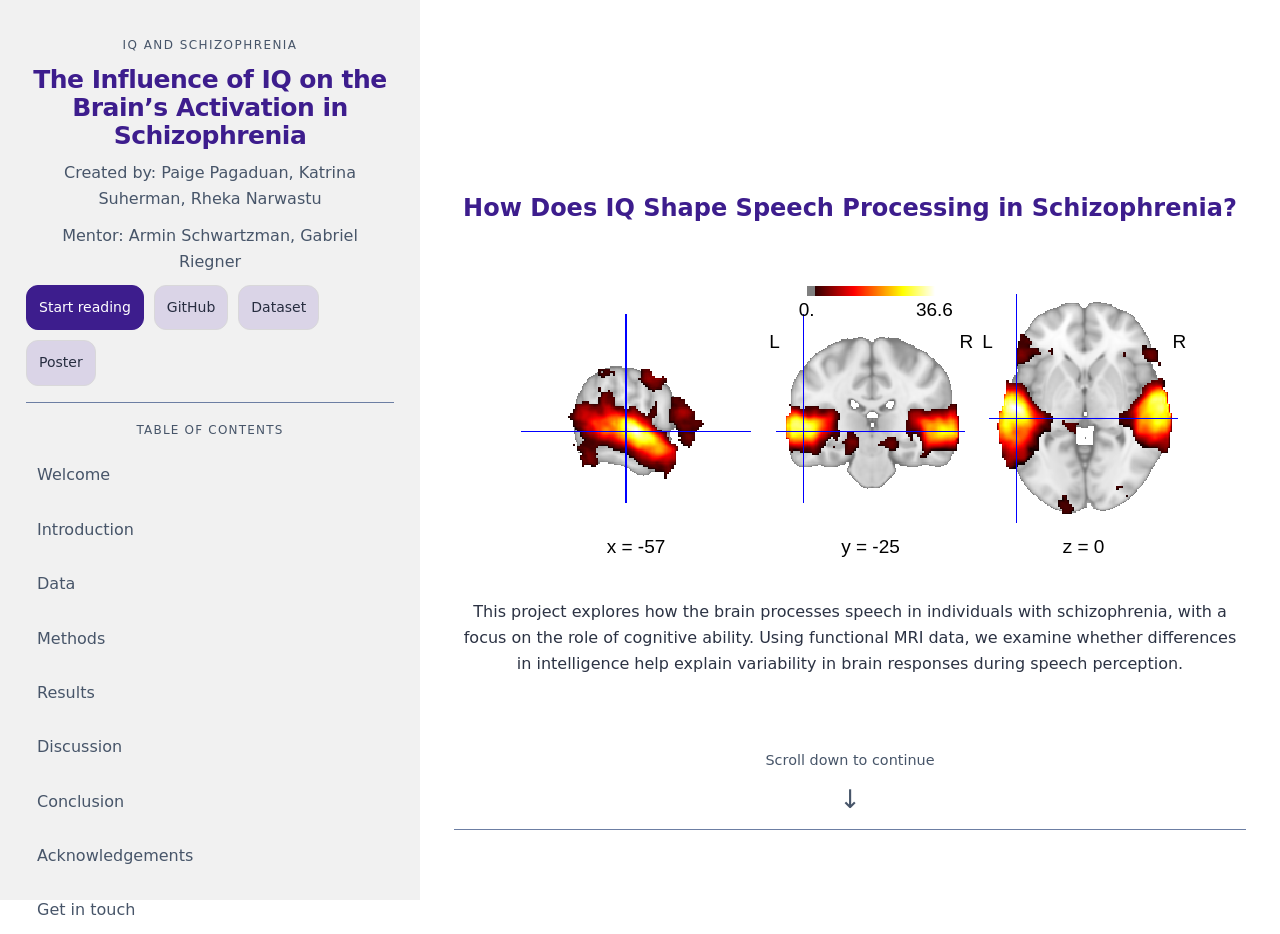
==== index.html @ 935dce13 "added discussion section" ====
<!-- index.html -->
<!DOCTYPE html>
<html lang="en">
<head>
<meta charset="utf-8" />
<meta name="viewport" content="width=device-width, initial-scale=1" />
<title>The Influence of IQ on Auditory Cortex Activation in Schizophrenia</title>
<meta name="description" content="Capstone project website" />
<link rel="stylesheet" href="css/style.css" />
</head>

<body>
  <!-- Scroll progress bar -->
  <div id="progress-container">
    <div id="progress-bar"></div>
  </div>
  
  <div class="split">

    <!-- LEFT: frozen while scrolling -->
    <aside class="left" aria-label="Project overview">
      <div class="left-inner">
        <header class="left-header">
          <p class="kicker">IQ and Schizophrenia</p>
          <h1 class="left-title">The Influence of IQ on the Brain’s Activation in Schizophrenia</h1>
          <p class="left-subtitle">Created by: Paige Pagaduan, Katrina Suherman, Rheka Narwastu</p>
          <p class="left-subtitle">Mentor: Armin Schwartzman, Gabriel Riegner </p>


          <div class="left-actions">
            <a class="btn btn-primary" href="#introduction">Start reading</a>
            <a class="btn btn-ghost" href="https://github.com/rhekacitra/IQ-Influence-on-Brain-Auditory-Cortex-in-Schizophrenia.git" target="_blank" rel="noopener noreferrer">GitHub</a>
            <a class="btn btn-ghost" href="https://openneuro.org/datasets/ds004302/versions/1.0.0" target="_blank" rel="noopener noreferrer">Dataset</a>
            <a class="btn btn-ghost" href="#">Poster</a>
          </div>
        </header>

        <nav class="left-nav" aria-label="Sections">
          <p class="left-nav-title">Table of Contents</p>
          <a href="#welcome">Welcome</a>
          <a href="#introduction">Introduction</a>
          <a href="#objectives">Data</a>
          <a href="#methods">Methods</a>
          <a href="#results">Results</a>
          <a href="#discussion">Discussion</a>
          <a href="#conclusion">Conclusion</a>
          <a href="#acknowledgements">Acknowledgements</a>
          <a href="#get-in-touch">Get in touch</a>
        </nav>


      </div>
    </aside>

    <!-- RIGHT: scrollable content -->
    <main class="right" aria-label="Main content">

      <!-- Scroll down indicator -->
      <a href="#welcome" class="scroll-indicator" aria-label="Scroll down to continue">
        <span class="scroll-text">Scroll down to continue</span>
        <span class="scroll-arrow">↓</span>
      </a>

      <section class="section" id="welcome">
        <h2>How Does IQ Shape Speech Processing in Schizophrenia?</h2>
        <div class="project-review-interactive">
          <iframe
            src="assets/activation_maps/brain_view_sentences_AVH+.html"
            title="Interactive Background Viewer"
            loading="lazy"
            frameborder="0"
          ></iframe>
        </div>
        <p>
          This project explores how the brain processes speech in individuals with schizophrenia, with a focus on the role of cognitive ability.
          Using functional MRI data, we examine whether differences in intelligence help explain variability in brain responses during speech perception.
        </p>
      </section>
      <!-- <section class="section" id="introduction">
        <h2>Introduction</h2>

        <p>
          Schizophrenia affects approximately <strong>1%</strong> of the global population and is often associated with hallucinations and delusions.
          However, one of its most persistent and disabling features is difficulty understanding spoken language, particularly in complex or noisy environments.
        </p>

        <p>
          Speech perception depends on several brain regions that support auditory and language processing. 
          The <strong>auditory cortex</strong> plays a central role in detecting and interpreting sounds, while other regions such as the 
          <strong>right cerebellar Crus I</strong> are thought to contribute to higher-level cognitive processes involved in language comprehension.
          Neuroimaging studies have shown that people with schizophrenia often show altered activity in these speech-related brain regions compared to healthy controls.
        </p>

        <p>
          Previous research has often tried to explain these differences by separating patients based on whether they experience auditory hallucinations. 
          However, this approach does not fully explain why brain activity during speech processing varies so widely across individuals.
        </p>

        <p>
          Beyond clinical symptoms, cognitive ability has been linked to performance on complex listening tasks in the general population. 
          This raises a key question: 
          <strong>could cognitive ability, especially IQ, help explain variability in speech-related brain activity in schizophrenia?</strong>
        </p>

        <p>
          To investigate this question, we analyzed a publicly available fMRI dataset from 
          <a href="https://openneuro.org/datasets/ds004302/versions/1.0.0" target="_blank" rel="noopener noreferrer">OpenNeuro</a>,
          which includes individuals with schizophrenia and matched healthy controls. 
          While undergoing MRI scanning, participants listened to individual words, full sentences, and reversed speech.
        </p>

        <p>
          We examined how brain activation during these speech conditions varied with IQ while controlling for age and sex. 
          In particular, we focused on two regions involved in speech and cognitive processing: the 
          <strong>auditory cortex</strong> and the <strong>right cerebellar Crus I</strong>.
        </p>
      </section> -->
<!-- Introduction Page 1 -->

    <section class="section" id="introduction">
      <h2>Introduction</h2>

      <div class="listening-row">
        <!-- <div class="data-media">
          <img
            src="assets/images/schizophrenia.gif"
            alt="Participant demographics table"
            class="section-image-schizophrenia"
          >
        </div> -->

      <p>
        Schizophrenia affects approximately <strong>1%</strong> of the global population and is often associated with hallucinations and delusions.
        However, one of its most persistent and disabling features is difficulty understanding spoken language,
        particularly in complex or noisy environments. 

        Speech perception depends on several brain regions that support auditory and language processing.
        The <strong>auditory cortex</strong> plays a central role in detecting and interpreting sounds,
        while other regions such as the <strong>right cerebellar Crus I</strong> contribute to higher-level
        cognitive processes involved in language comprehension.
      </p>
    </div>
    </section>


    <!-- Introduction Page 2 -->
    <section class="section">
      <p>
        Neuroimaging studies have shown that people with schizophrenia often show altered activity
        in these speech-related brain regions compared to healthy controls.
      </p>

      <p>
        Previous research has often tried to explain these differences by separating patients based
        on whether they experience auditory hallucinations.
        However, this approach does not fully explain why brain activity during speech processing
        varies so widely across individuals.
      </p>
    </section>


    <!-- Introduction Page 3 -->
    <section class="section">
      <p>
        Beyond clinical symptoms, cognitive ability has been linked to performance on complex
        listening tasks in the general population.
        This raises a key question:
        <strong>could cognitive ability, especially IQ, help explain variability in speech-related
        brain activity in schizophrenia?</strong>
      </p>
      <p>
        We examined how brain activation during these speech conditions varied with IQ while
        controlling for age and sex. In particular, we focused on two regions involved in speech
        and cognitive processing: the <strong>auditory cortex</strong> and the
        <strong>right cerebellar Crus I</strong>.
      </p>
    </section>

      <!-- <section class="section" id="objectives">
        <h2>Data Source</h2>
        <p>
          The dataset includes 77 participants with demographic information (age, sex, IQ). For participants with schizophrenia who experience
          hallucinations, a clinical severity measure (PSYRATS-H) was also available.
          <img src="assets/participants.jpeg" alt="Block design of auditory fMRI task" class="section-image">
        </p> -->
<!-- 
        <h3>➤ Listening Tasks</h3>
        <p>During MRI scanning, participants completed three auditory tasks:
        </p>
        <ul>
          <li><strong>Single words:</strong> unrelated spoken words</li>
          <li><strong>Sentences:</strong> short spoken sentences</li>
          <li><strong>Reversed speech:</strong> speech-like sounds without semantic meaning</li>
        </ul>
        <p><img src="assets/speech_tasks.gif" alt="Block design of auditory fMRI task" class="section-image-speech-tasks"></p> -->
      <section class="section" id="objectives">
        <h2>Data Source</h2>

        <div class="data-row">
          <div class="data-text">

            <p>
              To investigate this question, we analyzed a publicly available fMRI dataset from <a href="https://openneuro.org/datasets/ds004302/versions/1.0.0" target="_blank" rel="noopener noreferrer">OpenNeuro</a>,
              which includes individuals with schizophrenia and matched healthy controls.
              The dataset includes 77 participants with demographic information (age, sex, IQ).
              For participants with schizophrenia who experience hallucinations, a clinical severity measure (PSYRATS-H) was also available.
            </p>
          </div>

          <div class="data-media">
            <img
              src="assets/images/participants.jpeg"
              alt="Participant demographics table"
              class="section-image"
            >
          </div>
        </div>

        <div class="listening-row">
            <div class="listening-media">
              <img
                src="assets/images/speech_tasks.gif"
                alt="Auditory task examples"
                class="section-image-speech-tasks">
            </div>
            <div class="listening-text">
            <h3>➤ Listening Tasks</h3>
            <p>During MRI scanning, participants completed three auditory tasks:</p>
            <ul>
              <li><strong>Single words:</strong> unrelated spoken words</li>
              <li><strong>Sentences:</strong> short spoken sentences</li>
              <li><strong>Reversed speech:</strong> speech-like sounds without semantic meaning</li>
            </ul>

            <p>
            A block design was used, with each listening condition presented in randomized 26-second blocks. White noise served
            as a baseline between task blocks. The experiment lasted approximately 11 minutes. Audio was delivered through MRI-compatible
            headphones, and participants viewed a neutral gray screen throughout the task. Functional brain images were collected using a 3-Tesla MRI scanner and processed using standard fMRI preprocessing
            and analysis techniques.
            </p>
          </div>

        </div>


      </section>

      <section class="section" id="methods">
        <h2>Methods</h2>

        <div class="method-tags" role="tablist" aria-label="Methods tabs">
          <button class="method-chip is-active" type="button" data-target="m-pre" aria-controls="m-pre" aria-selected="true">
            1. Preprocessing
          </button>
          <button class="method-chip" type="button" data-target="m-first" aria-controls="m-first" aria-selected="false">
            2. First-level Analysis
          </button>
          <button class="method-chip" type="button" data-target="m-second" aria-controls="m-second" aria-selected="false">
            3. Second-level Analysis
          </button>
          <button class="method-chip" type="button" data-target="m-roi" aria-controls="m-roi" aria-selected="false">
            4. Region of Interest
          </button>
        </div>

        <div class="method-panels">
          <article class="method-panel is-open" id="m-pre" role="tabpanel">
            <h3>Preprocessing</h3>
            <p>
              Before analysis, the brain images went through standard cleanup steps to reduce noise and improve accuracy.
              This included correcting for small head movements, smoothing the images to reduce random variation, and removing slow signal drifts over time.
              Structural brain images were also processed to isolate brain tissue and align all participants’ data to a common brain template, making comparisons across people possible.
            </p>
          </article>

          <article class="method-panel" id="m-first" role="tabpanel" hidden>
            <h3>First-level Analysis</h3>
            <p>
              We analyzed each participant’s brain data separately using the General Linear Model (GLM) in FSL.
              We modeled three speech conditions: sentences, words, and reversed speech, and used a gamma hemodynamic response function (HRF) to reflect the delayed brain blood-flow response.
              White noise served as the baseline, and head movement was included to reduce noise. We then created activation maps for each condition (e.g., sentences &gt; baseline),
              which were used later for group analysis.
            </p>
          </article>

          <article class="method-panel" id="m-second" role="tabpanel" hidden>
            <h3>Second-level Analysis</h3>
            <p>
              After analyzing each person individually, we combined results to study group patterns using mixed-effects modeling in FSL,
              which supports conclusions about a broader population. We first estimated average activation within each group (Healthy Controls, AVH+, AVH−).
            </p>
            <p>
              Next, we tested whether IQ was related to activation by adding IQ as a continuous variable. We also controlled for age and sex to reduce confounding.
            </p>
          </article>

          <article class="method-panel" id="m-roi" role="tabpanel" hidden>
            <h3>Region of Interest Analysis</h3>
            <p>
              We focused on two speech-related regions: the <strong>Auditory Cortex</strong> (sound processing) and <strong>Right Cerebellar Crus I</strong> (higher-level language and cognition).
              For each participant, we measured activation during sentences, words, and reversed speech, then used linear regression to test whether activation was associated with IQ within each group.
            </p>
          </article>
        </div>
    </section>

      <section class="section" id="results">
        <h2>Results</h2>

        <div class="story-card">
          <div class="story-header">
            <p class="story-lede">
              In the sections below, you’ll interact with two visualizations. 
              The first focuses on the relationship between IQ and auditory cortex activation. 
              The second allows you to build your own comparisons across multiple variables.
            </p>
          </div>

          <div class="story-intro">
            <p class="story-highlight">
              As you explore, consider how trends, variability, and group differences 
              might support or challenge the study’s main hypothesis.
            </p>
          </div>

          <a class="story-next" href="#scatter">Start exploring ↓</a>
        </div>
      </section>

      <section class="section section-full" id="scatter">
          <h2>Explore the Relationship Between IQ and Right Crus I</h2>


            <div class="mini-guide">
              <p class="mini-guide-title"><strong>Quick guide</strong></p>
              <ol class="mini-guide-steps">
                <li><strong>Pick a Contrast</strong> (Sentences, Words, Reversed speech).</li>
                <li><strong>Switch Group</strong> and compare patterns.</li>
                <li><strong>Use the IQ slider</strong> to zoom into a range (e.g., 85–105).</li>
                <li><strong>Change sex</strong> and compare Female vs Male.</li>

              </ol>
            </div>

            <div class="iframe-wrapper plot-wrapper">
              <iframe src="assets/scatter_plot/iq_roi_scatter.html" loading="lazy" frameborder="0"></iframe>
            </div>
      </section>

      <section class="section section-full" id="pairwise">
        <h2>Pairwise Relationships (Words, Sentences, Reversed Speech)</h2>

        <div class="mini-guide">
          <p class="mini-guide-title"><strong>Quick guide</strong></p>
          <ol class="mini-guide-steps">
            <li><strong>Pick 2–4 variables</strong></li>
            <li><strong>Filter by group</strong> to compare HC vs AVH+/AVH−.</li>
          </ol>
        </div>

        <div class="iframe-wrapper plot-wrapper">
          <iframe
            src="assets/scatter_plot/interactive_pairwise_filters_with_contrast.html"
            title="Interactive pairwise plot with filters"
            loading="lazy"
            frameborder="0"
          ></iframe>
        </div>
        <!-- <div class="callout">
          <strong>What we observed:</strong>
          Across all three listening conditions (words, sentences, reversed speech), the pairwise plots show no strong linear relationships between IQ, age, symptom severity (PSYRATS), and ROI activation.
        </div> -->
      </section>
      <section class="section" id="discussion">
        <h2>Discussion</h2>

        <div class="discussion-top">
          <div class="discussion-text">
            <p>
              In addition to the auditory cortex, we examined the <strong>right cerebellar Crus I</strong>, 
              a region in the posterior cerebellum that has been linked to higher-level cognitive and language-related processes. 
              Prior research suggests that this region may play an important role in syntactic and cognitive aspects of speech processing, 
              making it a relevant target for understanding variability in schizophrenia.
            </p>

            <p>
            Unlike the auditory cortex, the right cerebellar Crus I showed <strong>different patterns of association with IQ across participant groups</strong>. 
            In the healthy control group, IQ was positively associated with activation across all three speech conditions. 
            Among participants with schizophrenia who experienced auditory verbal hallucinations (AVH+), the relationship between IQ and activation was negative across all contrasts. 
            In contrast, participants with schizophrenia who did not experience hallucinations (AVH−) showed positive associations across all contrasts.
           </p>
          </div>

          <div class="discussion-figure">
            <img
              src="assets/images/right_crus_1.jpeg"
              alt="Right cerebellar Crus I region"
              class="section-image-rightcrus"
            >
            <p class="figure-caption">Right cerebellar Crus I region of interest.</p>
          </div>
        </div>
      </section>
    
      <section class="section" id="discussion-two">
        <div class="discussion-top">

          <div class="discussion-figure">
            <img
              src="assets/images/result.jpeg"
              alt="Right cerebellar Crus I Result Table"
              class="section-image-table"
            >
            <p class="figure-caption">
              Table 1. Linear regression results for IQ and ROI activation (COPE values) across contrasts and groups. Significant results (p < 0.05) are highlighted in red.
            </p>
          </div>

          <div class="discussion-text">
            <p>
              The clearest finding emerged in the <strong>Words</strong> condition, where the relationship between IQ and right cerebellar Crus I activation was statistically significant in both schizophrenia groups. 
              For the AVH+ group, higher IQ was associated with <strong>lower</strong> activation in right Crus I, while for the AVH− group, higher IQ was associated with <strong>higher</strong> activation. 
              This suggests that cognitive ability may relate to speech processing differently depending on hallucination status.
            </p>

            <p>
              Overall, these findings suggest that the right cerebellar Crus I may capture important cognitive differences in how speech is processed in schizophrenia. 
              Rather than reflecting basic auditory perception alone, this region may be more sensitive to the higher-level language and cognitive processes that vary across individuals.
            </p>
          </div>

        </div>
      </section>

      <section class="section" id="conclusion">
        <h2>Conclusion &amp; Future Work</h2>
        <h3>Conclusion</h3>
        <p>This study examined how IQ relates to brain activation during speech processing. 
          All groups showed consistent activation in the auditory cortex, highlighting its key role in speech perception. 
          However, IQ was not significantly related to activation in this region. In contrast, IQ-related effects appeared in right cerebellar Crus I, 
          suggesting that cerebellar regions may reflect cognitive differences in language processing.</p>
        <h3>Next Steps</h3>
        <p>This study was limited by a relatively small sample size and a focus on only a few brain regions. 
          Future work with larger datasets and additional regions may better clarify how cognitive ability influences speech processing in schizophrenia.</p>
      </section>

      <section class="section" id="acknowledgements">
        <h2>Huge Thanks</h2>
        <p>Thank you for taking your time to read through our project! Feel free to reach out to us or check out our project repository.</p>
        <p>We also want to thank Dr. Armin Schwartzman and Gabriel Riegner for their advice, feedbacks, and support throughout this project!</p>

      </section>


      <!-- <section class="section" id="get-in-touch">
        <h2>Curious about the project? We’d love to chat. ☕️</h2>
        <p>Email: <a href="mailto:ppagaduan@ucsd.edu">ppagaduan@ucsd.edu</a>, <a href="mailto:ksuherman@ucsd.edu">ksuherman@ucsd.edu</a>, <a href="mailto:rnarwastu@ucsd.edu">rnarwastu@ucsd.edu</a></p>
      </section> -->
      <section class="section" id="get-in-touch">
        <h2>Get in Touch</h2>

        <p>
          Interested in the project or want to collaborate? Feel free to reach out to any of us.
          We’re always happy to discuss the research, methods, or future directions.
        </p>

        <div class="contact-grid">

          <!-- Paige -->
          <div class="contact-card">
            <img src="assets/images/paige.JPG" alt="Paige Pagaduan" class="profile-pic">
            <h3>Paige Pagaduan</h3>
            <p>
              📧 <a href="mailto:ppagaduan@ucsd.edu">ppagaduan@ucsd.edu</a>
            </p>
            <p>
              <a href="#" target="_blank">LinkedIn</a> •
              <a href="#" target="_blank">GitHub</a> •
              <a href="#" target="_blank">Website</a>
            </p>
          </div>

          <!-- Katrina -->
          <div class="contact-card">
            <img src="assets/images/katrina.jpg" alt="Katrina Suherman" class="profile-pic">
            <h3>Katrina Suherman</h3>

            <p>
              📧 <a href="mailto:ksuherman@ucsd.edu">ksuherman@ucsd.edu</a>
            </p>

            <p>
              <a href="#">LinkedIn</a> •
              <a href="#">GitHub</a> •
              <a href="#">Website</a>
            </p>

          </div>

          <!-- Rheka -->
          <div class="contact-card">
            <img src="assets/images/rheka.JPG" alt="Rheka Narwastu" class="profile-pic">
            <h3>Rheka Narwastu</h3>
            <p>
              📧 <a href="mailto:rnarwastu@ucsd.edu">rnarwastu@ucsd.edu</a>
            </p>
            <p>
              <a href="https://www.linkedin.com/in/rheka-narwastu/" target="_blank">LinkedIn</a> •
              <a href="https://github.com/rhekacitra" target="_blank">GitHub</a> •
              <a href="https://rhekacitra.github.io/portofolio/" target="_blank">Website</a>
            </p>
          </div>

        </div>
      </section>
        <footer class="page-footer">
          <p>Hosted on GitHub Pages</p>
        </footer>
      </main>

    </div>

<script>
  // last updated (safe guard)
  const lastUpdated = document.getElementById("last-updated");
  if (lastUpdated) {
    lastUpdated.textContent = new Date().toLocaleDateString(undefined, {
      year: "numeric",
      month: "long",
      day: "numeric"
    });
  }

  // scroll progress bar (RIGHT column)
  const scrollContainer = document.querySelector(".right");
  const progressBar = document.getElementById("progress-bar");

  scrollContainer.addEventListener("scroll", () => {
    const scrollTop = scrollContainer.scrollTop;
    const scrollHeight = scrollContainer.scrollHeight - scrollContainer.clientHeight;
    const progress = scrollHeight > 0 ? (scrollTop / scrollHeight) * 100 : 0;
    progressBar.style.width = `${progress}%`;
  });

  // ===== Scrollytelling: highlight the current .section =====
  const sections = Array.from(document.querySelectorAll(".right .section"));

  // helper: clear states
  function clearStates() {
    sections.forEach(s => {
      s.classList.remove("is-active");
      s.classList.remove("is-near");
    });
  }

  // pick the most "centered" visible section
  function pickActiveSection(entries) {
    const visibles = entries.filter(e => e.isIntersecting);
    if (visibles.length === 0) return null;

    // Score by closeness to the vertical center of the right panel
    const rootRect = scrollContainer.getBoundingClientRect();
    const rootCenter = rootRect.top + rootRect.height * 0.42; // slightly above center feels nicer

    let best = visibles[0];
    let bestScore = Infinity;

    for (const e of visibles) {
      const r = e.boundingClientRect;
      const center = r.top + r.height / 2;
      const score = Math.abs(center - rootCenter);
      if (score < bestScore) {
        bestScore = score;
        best = e;
      }
    }
    return best.target;
  }

  (function () {
    const chips = document.querySelectorAll(".method-chip");
    const panels = document.querySelectorAll(".method-panel");

    function openPanel(targetId) {
      // toggle chips
      chips.forEach(btn => {
        const isActive = btn.dataset.target === targetId;
        btn.classList.toggle("is-active", isActive);
        btn.setAttribute("aria-selected", isActive ? "true" : "false");
      });

      // toggle panels
      panels.forEach(panel => {
        const isOpen = panel.id === targetId;
        panel.hidden = !isOpen;
        panel.classList.toggle("is-open", isOpen);
      });

      // optional: scroll the panel into view
      const activePanel = document.getElementById(targetId);
      if (activePanel) activePanel.scrollIntoView({ behavior: "smooth", block: "nearest" });
    }

    chips.forEach(btn => {
      btn.addEventListener("click", () => openPanel(btn.dataset.target));
    });
  })();

  const io = new IntersectionObserver((entries) => {
    const active = pickActiveSection(entries);
    if (!active) return;

    clearStates();
    active.classList.add("is-active");

    // mark neighbors (previous/next) as "near" so transitions feel smoother
    const idx = sections.indexOf(active);
    if (idx > 0) sections[idx - 1].classList.add("is-near");
    if (idx < sections.length - 1) sections[idx + 1].classList.add("is-near");
  }, {
    root: scrollContainer,            // ✅ IMPORTANT: right panel scroll container
    threshold: [0.15, 0.35, 0.55, 0.75],
    rootMargin: "-20% 0px -45% 0px"   // ✅ makes "current" snap nicely
  });

  sections.forEach(sec => io.observe(sec));

  // set an initial active section on load
  window.addEventListener("load", () => {
    // trigger observer with a tiny scroll nudge
    scrollContainer.dispatchEvent(new Event("scroll"));
  });
</script>
</body>
</html>
---- css/style.css ----
/* css/style.css */
:root{
  --bg:#f1f1f1;
  --panel:#f0f0f0;
  --text:#0f172ae1;
  --muted:#475569;
  --border:#6c7ea3;
  --link:#2563eb;

  --accent:#3d1d8d;
  --accentSoft:#dad4e7;

  --radius:16px;
}

*{ box-sizing:border-box; }
html{ scroll-behavior:smooth; }
body{
  margin:0;
  font-family: ui-sans-serif, system-ui, -apple-system, Segoe UI, Roboto, Helvetica, Arial;
  background: #ffffff;
  color: var(--text);
  line-height: 1.65;
}

a{ color: var(--link); text-underline-offset: 3px; }
a:hover{ opacity:.9; }

h1, h2, h3{
  font-family: ui-sans-serif, system-ui, -apple-system, Segoe UI, Roboto, Helvetica, Arial;
}

h1, h2 {
  color: var(--accent);
}

p, h1, h2, h3 {
  max-width: 860px;
  text-align: center;
  margin-left: auto;
  margin-right: auto;
}
ul {
  margin: auto;
}

/* ===== Split layout ==.sec=== */
.split{
  display:grid;
  grid-template-columns: 420px 1fr;
  min-height: 100vh;
}

/* Left is frozen */
.left{
  position: sticky;
  top: 0;
  height: 100vh;
  /* border-right: 1px solid var(--border); */
  background: var(--bg);
}

 .left-inner{
  height: 100%;
  display: grid;
  grid-template-rows: auto 1fr auto; /* header | nav | footer */
  gap: 18px;
  padding: 36px 26px;
}

/* Left header */
.kicker{
  margin:0 0 10px;
  color: var(--muted);
  letter-spacing: .12em;
  text-transform: uppercase;
  font-size: 12px;
  font-family: ui-sans-serif, system-ui, -apple-system, Segoe UI, Roboto, Helvetica, Arial;
}
.left-title{
  margin: 0 0 10px;
  font-size: 25px;
  line-height: 1.12;
  letter-spacing: -.02em;
}
.left-subtitle{
  margin: 10px;
  color: var(--muted);
  font-family: ui-sans-serif, system-ui, -apple-system, Segoe UI, Roboto, Helvetica, Arial;
}

/* Buttons */
.left-actions{
  display:flex;
  flex-wrap: wrap;
  gap: 10px;
  padding-bottom: 16px;
  border-bottom: 1px solid var(--border);
}
.btn{
  padding: 10px 12px;
  border: 1px solid #d9d8da;
  border-radius: 12px;
  text-decoration: none;
  color: var(--text);
  font-family: ui-sans-serif, system-ui, -apple-system, Segoe UI, Roboto, Helvetica, Arial;
  font-size: 14px;
  background: #ffffff;
  transition: transform .12s ease, box-shadow .12s ease, background .12s ease;
}
.btn:hover{
  transform: translateY(-1px);
  box-shadow: 0 8px 18px rgba(15,23,42,.06);
}
.btn-primary{
  background: var(--accent);
  border-color: var(--accent);
  color: white;
}
.btn-ghost{
  background: var(--accentSoft);
}

/* Left nav */
.left-nav{
  display:grid;
  gap: 8px;
}
.left-nav-title{
  margin: 0 0 4px;
  color: var(--muted);
  letter-spacing: .10em;
  text-transform: uppercase;
  font-size: 12px;
  font-family: ui-sans-serif, system-ui, -apple-system, Segoe UI, Roboto, Helvetica, Arial;
}
.left-nav a{
  color: var(--muted);
  text-decoration: none;
  padding: 9px 10px;
  border-radius: 12px;
  border: 1px solid transparent;
  font-family: ui-sans-serif, system-ui, -apple-system, Segoe UI, Roboto, Helvetica, Arial;
}
.left-nav a:hover{
  color: var(--text);
  background: #f1f5f9;
  border-color: var(--border);
}

/* Footer pinned to bottom */
.left-footer{
  margin-top: auto;
  padding-top: 14px;
  border-top: 1px solid var(--border);
}
.tags{
  display:flex;
  flex-wrap: wrap;
  gap: 8px;
  margin-bottom: 8px;
}
.tag{
  font-family: ui-sans-serif, system-ui, -apple-system, Segoe UI, Roboto, Helvetica, Arial;
  font-size: 12px;
  color: var(--muted);
  border: 1px solid var(--border);
  padding: 6px 10px;
  border-radius: 999px;
  background: #ffffff;
}
.small{ font-size: 13px; }
.muted{ color: var(--muted); }

/* ===== Right scroll column ===== */
.right{
  height: 100vh;
  overflow-y: auto;
  padding: 34px 34px 70px;
  position: relative;   /* 👈 ADD THIS */

  /* page-by-page scrolling */
  scroll-snap-type: y mandatory;
  scroll-padding-top: 34px; /* matches your top padding */
}

.callout{
  text-align: center;
  background: var(--accentSoft);
  padding: 14px 16px;
  border-radius: 10px;
  max-width: 860px;
  margin: auto auto;
  font-family: ui-sans-serif, system-ui, -apple-system;
}

/* readable width */
.right .section{
  /* max-width: 860px; */
  padding: 18px 0;
  border-bottom: 0.5px solid var(--border);
}
.right .section:last-of-type{ border-bottom:none; }

.hero h2{ margin-top:0; }

/* iframe card */
.iframe-wrapper{
  margin-top: 10px;
  /* border: 1px solid var(--border); */
  border-radius: var(--radius);
  /* background: var(--panel); */
}

/* default iframe behavior */
.iframe-wrapper iframe{
  width: 100%;
  border: 0;
  display: block;
}

/* ===== HERO brain plot: FULL SIZE ===== */
.iframe-wrapper.iframe-hero{
  height: calc(100vh - 160px);
}

.iframe-wrapper.iframe-hero iframe{
  height: 100%;
}

/* scatter plot */
.iframe-wrapper.plot-wrapper iframe{
  height: 710px;
  width: 1100px;

} 

/* plotly pairwise (if used elsewhere) */
.iframe-wrapper.iframe-plot iframe{
  height: 720px;
}

.iframe-wrapper.iframe-plot{
  background: #ffffff;
}

/* figures */
figure img{
  width: 100%;
  border-radius: var(--radius);
  border: 1px solid var(--border);
}
figure{ margin: 18px 0; }
figcaption{
  font-size: 14px;
  color: var(--muted);
  margin-top: 6px;
  font-family: ui-sans-serif, system-ui, -apple-system, Segoe UI, Roboto, Helvetica, Arial;
}

.page-footer{
  margin-top: 28px;
  padding-top: 12px;
  border-top: 1px solid var(--border);
  color: var(--muted);
  font-family: ui-sans-serif, system-ui, -apple-system, Segoe UI, Roboto, Helvetica, Arial;
}

/* ===== Mobile: stack ===== */
@media (max-width: 900px){
  .split{ grid-template-columns: 1fr; }
  .left{
    position: relative;
    height: auto;
    border-right: none;
    border-bottom: 1px solid var(--border);
  }
  .left-inner{ height: auto; }
  .right{
    height: auto;
    overflow: visible;
    padding: 24px 18px 60px;
  }
  .iframe-wrapper iframe{ height: 260px; }
}

@media (max-width: 900px){
  .iframe-wrapper.iframe-plot iframe{
    height: 620px;
  }
}

/* allow full-width section for interactive plots */
.section-full{
  max-width: 100% !important;
}

/* full width section inside the right column */
.right .section.section-full{
  max-width: none !important;
  width: 100%;
}

/* ===== Scroll Progress Bar ===== */
#progress-container {
  position: fixed;
  top: 0;
  left: 0;
  width: 100%;
  height: 5px;
  background: transparent;
  z-index: 9999;
}

#progress-bar {
  height: 100%;
  width: 0%;
  background: var(--accent);
  transition: width 0.1s linear;
}


/* ===== Scrollytelling effect for each .section (RIGHT panel) ===== */

/* start faded */
.right .section{
  /* each section becomes a full screen page */
  min-height: calc(100vh - 34px - 70px); /* subtract .right padding */
  scroll-snap-align: start;
  scroll-snap-stop: always;

  display: flex;
  flex-direction: column;
  justify-content: center; /* centers content vertically */
}

/* active section */
.right .section.is-active{
  opacity: 1;
  transform: translateY(0px);
  filter: blur(0px);
}

/* optional: slightly dim adjacent sections instead of fully faded */
.right .section.is-near{
  opacity: 0.45;
  transform: translateY(6px);
}

/* accessibility */
@media (prefers-reduced-motion: reduce){
  .right .section{
    transition: none;
    transform: none;
    filter: none;
  }
}

/* HERO SECTION */
.hero {
  position: relative;
  min-height: 100vh;
  overflow: hidden;
}

/* Centered title overlay */
.hero-overlay {
  position: absolute;
  top: 12%;
  left: 50%;
  transform: translateX(-50%);
  text-align: center;
  z-index: 5;
  pointer-events: none;
}

.hero-title {
  font-size: clamp(1.8rem, 3vw, 2.6rem);
  font-weight: 700;
  color: #0f172a;
}

.hero-subtitle {
  margin-top: 0.5rem;
  font-size: 1rem;
  color: #475569;
}

/* Scroll indicator */
.scroll-indicator {
  position: absolute;
  bottom: 5rem;

  /* center within RIGHT panel */
  left: 50%;
  transform: translateX(-50%);

  text-align: center;
  text-decoration: none;
  color: #475569;
  font-size: 0.9rem;
  z-index: 6;
  animation: fadeUp 2s infinite;
}

.scroll-text {
  display: block;
  margin-bottom: 0.3rem;
}

.scroll-arrow {
  font-size: 1.6rem;
}

/* Subtle animation */
@keyframes fadeUp {
  0% { opacity: 0; transform: translate(-50%, 6px); }
  50% { opacity: 1; transform: translate(-50%, 0); }
  100% { opacity: 0; transform: translate(-50%, -6px); }
}

/* Optional: fade arrow once user scrolls */
.hero.scrolled .scroll-indicator {
  opacity: 0;
  pointer-events: none;
}

/* ===== HERO full-screen stage ===== */
/* HERO wrapper */
/* HERO section layout */
.section.hero{
  padding-top: 40px;
}

/* EXACT size like your screenshot */
.project-review-interactive{
  width: 700px;
  height: 310px;
  margin: 24px auto 0;

  border-radius: 14px;
  overflow: hidden;
  background: #ffffff;
  /* border: 1px solid var(--border); */
}

/* iframe fills wrapper perfectly */
.project-review-interactive iframe{
  width: 100%;
  height: 100%;
  border: 0;
  display: block;
}

.mini-guide{
  max-width: 1000px;
  margin: 14px auto 18px;
  padding: 14px 16px;
  border-radius: 14px;
  background: #f0f0f0;
  border: 1px solid rgba(15,23,42,.12);
}

.mini-guide-title{
  margin: 0 0 8px;
  text-align: center;
}

.mini-guide-steps{
  margin: 0 auto 10px;
  max-width: 780px;
  text-align: left;
  padding-left: 1.2rem;
  line-height: 1.6;
}

.mini-guide-tip{
  margin: 0;
  text-align: center;
  color: var(--muted);
}

.story-intro{
  max-width: 860px;
  margin: 12px auto 6px;
  text-align: center;
}

.story-highlight{
  margin-top: 8px;
  font-weight: 500;
  color: var(--muted);
}

.story-next{
  display: block;
  width: fit-content;
  margin: 18px auto 0;
  text-align: center;

  text-decoration: none;
  font-weight: 500;
}

/* methods section */
/* ===== Methods (theme-matching) ===== */
.methods-block{
  /* helps center/space nicely like your page */
  margin-top: 1.5rem;
}

.methods-title{
  text-align: center;
  color: #3b2a82; /* deep purple */
  letter-spacing: 0.2px;
  margin-bottom: 1rem;
}

/* Tabs row */
.method-tags{
  display: flex;
  flex-wrap: wrap;
  gap: 0.75rem;
  justify-content: center;
  margin: 0.75rem 0 1.25rem;
}

/* Pills */
.method-chip{
  --ring: --accentSoft;
  border: 1px solid var(--accentSoft);
  background: var(--panel);
  color: #1f2937;
  padding: 0.6rem 1.05rem;
  border-radius: 999px;
  font-weight: 600;
  font-size: 0.95rem;
  cursor: pointer;
  /* transition: transform .15s ease, box-shadow .15s ease, background .15s ease, border-color .15s ease; */
  /* box-shadow: 0 6px 18px rgba(17, 24, 39, 0.06); */
}

/* Hover: subtle lift */
.method-chip:hover{
  transform: translateY(-1px);
  border-color: rgba(99, 102, 241, 0.45);
  /* box-shadow: 0 10px 24px rgba(59, 130, 246, 0.10); */
}

/* Active pill: purple fill that matches your theme */
.method-chip.is-active{
  background: var(--accentSoft);
  border-color: var(--accentSoft);
  color: #2d1b6b;
}

/* Keyboard focus */
.method-chip:focus-visible{
  outline: 3px solid var(--ring);
  outline-offset: 3px;
}

/* Panel container alignment */
.method-panels{
  display: flex;
  justify-content: center;
}

/* The content card */
.method-panel{
  width: min(900px, 92%);
  border: 1px solid rgba(99, 102, 241, 0.18);
  background: var(--panel);
  border-radius: 22px;
  padding: 1.25rem 1.4rem;
  box-shadow: 0 18px 50px rgba(17, 24, 39, 0.08);
  position: relative;
  overflow: hidden;
  animation: panelIn .25s ease both;
}

/* Title inside panel */
.method-panel h3{
  margin: 0 0 0.6rem;
  font-size: 1.05rem;
  color: #2d1b6b;
  display: flex;
  align-items: center;
  gap: 0.5rem;
}

/* small "arrow" badge feel */
.method-panel h3::before{
  content: "➤";
  color: #4f46e5;
  font-weight: 700;
}

.method-panel p{
  margin: 0.6rem 0 0;
  line-height: 1.7;
  color: #334155;
}

/* Entry animation */
@keyframes panelIn{
  from { opacity: 0; transform: translateY(6px); }
  to   { opacity: 1; transform: translateY(0); }
}

.section-image {
  width: 540px;
  height: 180px;
  margin: 3rem 3rem;
}

.section-image-speech-tasks {
  width: 370px;
  height: 450px;
  margin: 3rem 3rem;

}

.section-image-schizophrenia {
  width: 200px;
  height: 250px;
}
.section-image-block-design {
  width: 800px;
  height: 150px;
}

#discussion{
  max-width: 1100px;
  margin: 0 auto;
}

.discussion-top{
  display: grid;
  grid-template-columns: 1.6fr 0.7fr;
  gap: 28px;
  align-items: center;
  margin: 28px auto 10px;
}

.discussion-text p{
  margin: 0;
  text-align: left;
  max-width: none;
}

.discussion-figure{
  text-align: center;
}

.section-image-rightcrus{
  width: 220px;
  height: auto;
  display: block;
  margin: 0 auto 10px;
  border-radius: 12px;
}

.figure-caption{
  font-size: 14px;
  color: var(--muted);
  text-align: center;
  margin: 0;
  max-width: none;
}

#discussion > p{
  max-width: 900px;
  margin: 28px auto 0;
  text-align: center;
  line-height: 1.7;
}

@media (max-width: 900px){
  .discussion-top{
    grid-template-columns: 1fr;
    gap: 18px;
  }

  .discussion-text p{
    text-align: center;
  }

  .section-image-rightcrus{
    width: 180px;
  }
}
/* Data source */
.data-row{
  display: flex;
  align-items: center;
  justify-content: center;
  gap: 28px;
  max-width: 1100px;
  margin: 3rem 3rem;
}

.data-text{
  flex: 1 1 520px;
  max-width: 620px;
  text-align: left;
}

.data-text p{
  text-align: left;
  margin: 0;
  max-width: none; /* override global max-width */
}

.data-media{
  flex: 0 0 auto;
}

/* make this image behave like a right-side figure */
.section-image{
  width: 520px;   /* adjust as you like */
  height: auto;
  margin: 0;      /* remove the big margins you had */
  border-radius: 14px;
  display: block;
}

/* stack on mobile */
@media (max-width: 900px){
  .data-row{
    flex-direction: column;
  }
  .section-image{
    width: min(520px, 92vw);
  }
}

/* listening-tasks */
.listening-row{
  display: flex;
  align-items: center;
  justify-content: center;
  gap: 28px;
  max-width: 1100px;
  margin: 3rem 3rem;
}

.listening-text{
  flex: 1 1 520px;
  max-width: 560px;
  text-align: left;
}

.listening-text p,
.listening-text ul{
  text-align: left;
  margin-left: 0;
  margin-right: 0;
  max-width: none; /* override your global max-width */
}

.listening-media{
  flex: 0 0 auto;
}

.section-image-speech-tasks{
  width: 370px;
  height: auto;   /* ✅ don’t force height; keeps aspect ratio */
  margin: 0;      /* ✅ remove the big 3rem margins */
  display: block;
  border-radius: 14px;
}

/* stack on mobile */
@media (max-width: 900px){
  .listening-row{
    flex-direction: column;
    align-items: center;
  }
  .listening-text{
    max-width: 700px;
  }
}

#introduction p{
  text-align: left;
}

/* get in touch */
/* Contact section */

.contact-grid{
  display:grid;
  grid-template-columns: repeat(auto-fit, minmax(220px,1fr));
  gap:30px;
  margin-top:30px;
}

.contact-card{
  background:var(--panel);
  padding:20px;
  border-radius:10px;
  text-align:center;
  transition:transform .2s ease, box-shadow .2s ease;
}

.contact-card:hover{
  transform:translateY(-4px);
}

.contact-card h3{
  margin-bottom:10px;
}

.contact-card a{
  text-decoration:none;
  color:#5b4bff;
}

.contact-card a:hover{
  text-decoration:underline;
}

.profile-pic{
  width:120px;
  height:120px;
  border-radius:50%;
  object-fit:cover;
  display:block;
  margin:0 auto 16px auto;
  box-shadow:0 4px 12px rgba(0,0,0,0.15);
}

/* discussion - part two */
#discussion-two{
  max-width: 1100px;
  margin: 60px auto 0;
}


#discussion-two .discussion-top{
  display:grid;
  grid-template-columns: auto 1fr; /* table takes natural width */
  gap:18px; /* much smaller gap */
  align-items:flex-start;
}

#discussion-two .discussion-text p{
  margin-bottom:20px;
  line-height:1.7;
  text-align:left;
}

.section-image-table{
  width:100%;
  max-width:360px;
  border-radius:12px;
  display:block;
  margin:0 0 10px;
  box-shadow:0 8px 18px rgba(0,0,0,0.08);
}

#discussion-two .discussion-figure{
  text-align:left;
}

#discussion-two .figure-caption{
  font-size:14px;
  color:var(--muted);
  line-height:1.4;
  max-width:380px;
  margin:0 0;
}

/* responsive */
@media (max-width:900px){
  #discussion-two .discussion-top{
    grid-template-columns:1fr;
  }

  #discussion-two .discussion-text p{
    text-align:center;
  }

  .section-image-table{
    max-width:300px;
  }
}
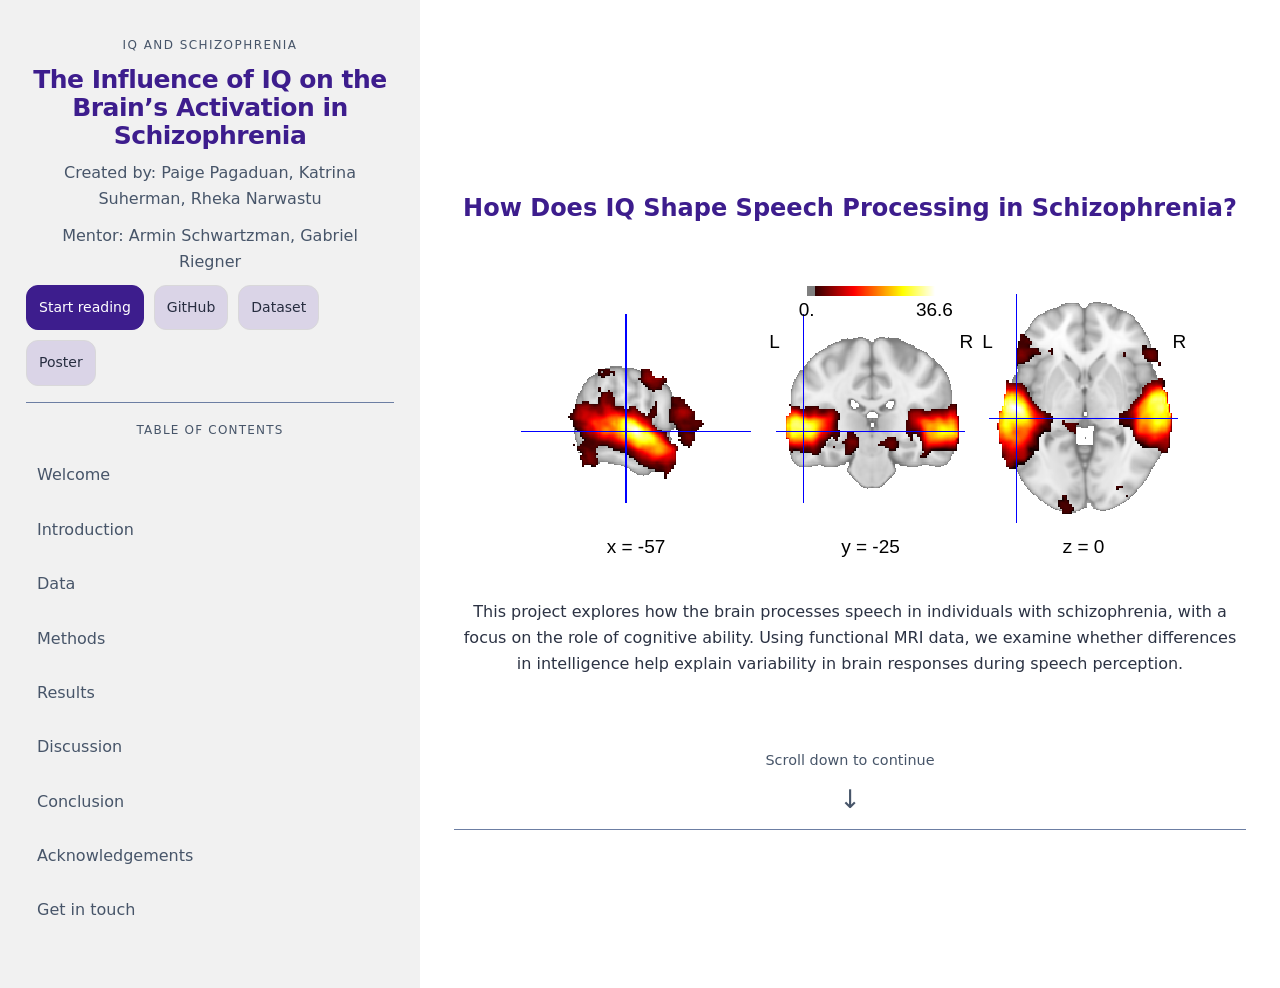
==== commit a392427a: "follow baseline guidelines" ====
--- a/index.html
+++ b/index.html
@@ -19,6 +19,9 @@
 
     <!-- LEFT: frozen while scrolling -->
     <aside class="left" aria-label="Project overview">
+      <button class="mobile-nav-toggle" type="button" aria-expanded="false" aria-controls="mobile-nav">
+      ☰ Menu
+    </button>
       <div class="left-inner">
         <header class="left-header">
           <p class="kicker">IQ and Schizophrenia</p>
@@ -35,19 +38,18 @@
           </div>
         </header>
 
-        <nav class="left-nav" aria-label="Sections">
-          <p class="left-nav-title">Table of Contents</p>
-          <a href="#welcome">Welcome</a>
-          <a href="#introduction">Introduction</a>
-          <a href="#objectives">Data</a>
-          <a href="#methods">Methods</a>
-          <a href="#results">Results</a>
-          <a href="#discussion">Discussion</a>
-          <a href="#conclusion">Conclusion</a>
-          <a href="#acknowledgements">Acknowledgements</a>
-          <a href="#get-in-touch">Get in touch</a>
-        </nav>
-
+      <nav class="left-nav" id="mobile-nav" aria-label="Sections">
+        <p class="left-nav-title">Table of Contents</p>
+        <a href="#welcome">Welcome</a>
+        <a href="#introduction">Introduction</a>
+        <a href="#objectives">Data</a>
+        <a href="#methods">Methods</a>
+        <a href="#results">Results</a>
+        <a href="#discussion">Discussion</a>
+        <a href="#conclusion">Conclusion</a>
+        <a href="#acknowledgements">Acknowledgements</a>
+        <a href="#get-in-touch">Get in touch</a>
+      </nav>
 
       </div>
     </aside>
@@ -118,62 +120,34 @@
 <!-- Introduction Page 1 -->
 
     <section class="section" id="introduction">
-      <h2>Introduction</h2>
-
-      <div class="listening-row">
-        <!-- <div class="data-media">
-          <img
-            src="assets/images/schizophrenia.gif"
-            alt="Participant demographics table"
-            class="section-image-schizophrenia"
-          >
-        </div> -->
-
-      <p>
-        Schizophrenia affects approximately <strong>1%</strong> of the global population and is often associated with hallucinations and delusions.
-        However, one of its most persistent and disabling features is difficulty understanding spoken language,
-        particularly in complex or noisy environments. 
-
-        Speech perception depends on several brain regions that support auditory and language processing.
-        The <strong>auditory cortex</strong> plays a central role in detecting and interpreting sounds,
-        while other regions such as the <strong>right cerebellar Crus I</strong> contribute to higher-level
-        cognitive processes involved in language comprehension.
-      </p>
-    </div>
-    </section>
-
-
-    <!-- Introduction Page 2 -->
-    <section class="section">
-      <p>
-        Neuroimaging studies have shown that people with schizophrenia often show altered activity
-        in these speech-related brain regions compared to healthy controls.
-      </p>
-
-      <p>
-        Previous research has often tried to explain these differences by separating patients based
-        on whether they experience auditory hallucinations.
-        However, this approach does not fully explain why brain activity during speech processing
-        varies so widely across individuals.
-      </p>
-    </section>
-
-
-    <!-- Introduction Page 3 -->
-    <section class="section">
-      <p>
-        Beyond clinical symptoms, cognitive ability has been linked to performance on complex
-        listening tasks in the general population.
-        This raises a key question:
-        <strong>could cognitive ability, especially IQ, help explain variability in speech-related
-        brain activity in schizophrenia?</strong>
-      </p>
-      <p>
-        We examined how brain activation during these speech conditions varied with IQ while
-        controlling for age and sex. In particular, we focused on two regions involved in speech
-        and cognitive processing: the <strong>auditory cortex</strong> and the
-        <strong>right cerebellar Crus I</strong>.
-      </p>
+      <h2>Did you know?</h2>
+
+      <div class="story-intro">
+
+        <p>
+          About <strong>1 in 100 people worldwide</strong> live with schizophrenia, and many experience difficulty understanding spoken language, even during everyday conversations. 
+          Speech perception relies on several brain regions that process sounds and meaning. 
+          The <strong>auditory cortex</strong> helps detect and interpret sounds, while areas such as the 
+          <strong>right cerebellar Crus I</strong> support higher-level cognitive processes involved in language comprehension.
+        </p>
+
+        <p>
+          Neuroimaging studies have shown that people with schizophrenia often show altered activity in these speech-related brain regions compared to healthy controls. 
+          Previous research has mainly tried to explain these differences by separating patients based on whether they experience auditory hallucinations, but this does not fully explain why brain activity during speech processing varies so widely across individuals.
+        </p>
+
+        <p>
+          This raises an important question: 
+          <strong>could cognitive ability, particularly IQ, help explain variability in speech-related brain activity in schizophrenia?</strong>
+        </p>
+
+        <p>
+          In this project, we examined how brain activation during different speech conditions varies with IQ while controlling for age and sex. 
+          We focused on two regions involved in speech and cognitive processing: the 
+          <strong>auditory cortex</strong> and the <strong>right cerebellar Crus I</strong>.
+        </p>
+
+      </div>
     </section>
 
       <!-- <section class="section" id="objectives">
@@ -193,54 +167,56 @@
           <li><strong>Reversed speech:</strong> speech-like sounds without semantic meaning</li>
         </ul>
         <p><img src="assets/speech_tasks.gif" alt="Block design of auditory fMRI task" class="section-image-speech-tasks"></p> -->
-      <section class="section" id="objectives">
-        <h2>Data Source</h2>
-
-        <div class="data-row">
-          <div class="data-text">
-
-            <p>
-              To investigate this question, we analyzed a publicly available fMRI dataset from <a href="https://openneuro.org/datasets/ds004302/versions/1.0.0" target="_blank" rel="noopener noreferrer">OpenNeuro</a>,
-              which includes individuals with schizophrenia and matched healthy controls.
-              The dataset includes 77 participants with demographic information (age, sex, IQ).
-              For participants with schizophrenia who experience hallucinations, a clinical severity measure (PSYRATS-H) was also available.
-            </p>
-          </div>
-
-          <div class="data-media">
-            <img
-              src="assets/images/participants.jpeg"
-              alt="Participant demographics table"
-              class="section-image"
-            >
-          </div>
-        </div>
-
-        <div class="listening-row">
-            <div class="listening-media">
-              <img
-                src="assets/images/speech_tasks.gif"
-                alt="Auditory task examples"
-                class="section-image-speech-tasks">
-            </div>
-            <div class="listening-text">
-            <h3>➤ Listening Tasks</h3>
-            <p>During MRI scanning, participants completed three auditory tasks:</p>
-            <ul>
-              <li><strong>Single words:</strong> unrelated spoken words</li>
-              <li><strong>Sentences:</strong> short spoken sentences</li>
-              <li><strong>Reversed speech:</strong> speech-like sounds without semantic meaning</li>
-            </ul>
-
-            <p>
-            A block design was used, with each listening condition presented in randomized 26-second blocks. White noise served
-            as a baseline between task blocks. The experiment lasted approximately 11 minutes. Audio was delivered through MRI-compatible
-            headphones, and participants viewed a neutral gray screen throughout the task. Functional brain images were collected using a 3-Tesla MRI scanner and processed using standard fMRI preprocessing
-            and analysis techniques.
-            </p>
-          </div>
-
-        </div>
+<section class="section" id="objectives">
+  <h2>Data Source</h2>
+
+  <div class="discussion-top">
+    <div class="data-text">
+      <p>
+        To investigate this question, we analyzed a publicly available fMRI dataset from
+        <a href="https://openneuro.org/datasets/ds004302/versions/1.0.0" target="_blank" rel="noopener noreferrer">OpenNeuro</a>,
+        which includes individuals with schizophrenia and matched healthy controls.
+        The dataset includes 77 participants with demographic information (age, sex, IQ).
+        For participants with schizophrenia who experience hallucinations, a clinical severity measure (PSYRATS-H) was also available.
+      </p>
+    </div>
+
+    <div class="data-media">
+      <img
+        src="assets/images/participants.jpeg"
+        alt="Participant demographics table"
+        class="section-image"
+      >
+    </div>
+  </div>
+
+  <div class="listening-row">
+    <div class="listening-media">
+      <img
+        src="assets/images/speech_tasks.gif"
+        alt="Auditory task examples"
+        class="section-image-speech-tasks"
+      >
+    </div>
+
+    <div class="listening-text">
+      <h3>➤ Listening Tasks</h3>
+      <p>During MRI scanning, participants completed three auditory tasks:</p>
+      <ul>
+        <li><strong>Single words:</strong> unrelated spoken words</li>
+        <li><strong>Sentences:</strong> short spoken sentences</li>
+        <li><strong>Reversed speech:</strong> speech-like sounds without semantic meaning</li>
+      </ul>
+
+      <p>
+        A block design was used, with each listening condition presented in randomized 26-second blocks. White noise served
+        as a baseline between task blocks. The experiment lasted approximately 11 minutes. Audio was delivered through MRI-compatible
+        headphones, and participants viewed a neutral gray screen throughout the task. Functional brain images were collected using a
+        3-Tesla MRI scanner and processed using standard fMRI preprocessing and analysis techniques.
+      </p>
+    </div>
+  </div>
+</section>
 
 
       </section>
@@ -402,35 +378,35 @@
         </div>
       </section>
     
-      <section class="section" id="discussion-two">
-        <div class="discussion-top">
-
-          <div class="discussion-figure">
-            <img
-              src="assets/images/result.jpeg"
-              alt="Right cerebellar Crus I Result Table"
-              class="section-image-table"
-            >
-            <p class="figure-caption">
-              Table 1. Linear regression results for IQ and ROI activation (COPE values) across contrasts and groups. Significant results (p < 0.05) are highlighted in red.
-            </p>
-          </div>
-
-          <div class="discussion-text">
-            <p>
-              The clearest finding emerged in the <strong>Words</strong> condition, where the relationship between IQ and right cerebellar Crus I activation was statistically significant in both schizophrenia groups. 
-              For the AVH+ group, higher IQ was associated with <strong>lower</strong> activation in right Crus I, while for the AVH− group, higher IQ was associated with <strong>higher</strong> activation. 
-              This suggests that cognitive ability may relate to speech processing differently depending on hallucination status.
-            </p>
-
-            <p>
-              Overall, these findings suggest that the right cerebellar Crus I may capture important cognitive differences in how speech is processed in schizophrenia. 
-              Rather than reflecting basic auditory perception alone, this region may be more sensitive to the higher-level language and cognitive processes that vary across individuals.
-            </p>
-          </div>
-
-        </div>
-      </section>
+    <section class="section" id="discussion-two">
+      <div class="discussion-top">
+
+        <div class="discussion-figure">
+          <img
+            src="assets/images/result.jpeg"
+            alt="Right cerebellar Crus I Result Table"
+            class="section-image-table"
+          >
+          <p class="figure-caption">
+            Table 1. Linear regression results for IQ and ROI activation (COPE values) across contrasts and groups. Significant results (p < 0.05) are highlighted in red.
+          </p>
+        </div>
+
+        <div class="discussion-text">
+          <p>
+            The clearest finding emerged in the <strong>Words</strong> condition, where the relationship between IQ and right cerebellar Crus I activation was statistically significant in both schizophrenia groups. 
+            For the AVH+ group, higher IQ was associated with <strong>lower</strong> activation in right Crus I, while for the AVH− group, higher IQ was associated with <strong>higher</strong> activation. 
+            This suggests that cognitive ability may relate to speech processing differently depending on hallucination status.
+          </p>
+
+          <p>
+            Overall, these findings suggest that the right cerebellar Crus I may capture important cognitive differences in how speech is processed in schizophrenia. 
+            Rather than reflecting basic auditory perception alone, this region may be more sensitive to the higher-level language and cognitive processes that vary across individuals.
+          </p>
+        </div>
+
+      </div>
+    </section>
 
       <section class="section" id="conclusion">
         <h2>Conclusion &amp; Future Work</h2>
@@ -535,12 +511,29 @@
   const scrollContainer = document.querySelector(".right");
   const progressBar = document.getElementById("progress-bar");
 
-  scrollContainer.addEventListener("scroll", () => {
-    const scrollTop = scrollContainer.scrollTop;
-    const scrollHeight = scrollContainer.scrollHeight - scrollContainer.clientHeight;
+  function updateProgressBar() {
+    const isMobile = window.innerWidth <= 900;
+    const target = isMobile ? document.documentElement : scrollContainer;
+
+    const scrollTop = isMobile
+      ? window.scrollY || document.documentElement.scrollTop
+      : target.scrollTop;
+
+    const scrollHeight = isMobile
+      ? document.documentElement.scrollHeight - window.innerHeight
+      : target.scrollHeight - target.clientHeight;
+
     const progress = scrollHeight > 0 ? (scrollTop / scrollHeight) * 100 : 0;
     progressBar.style.width = `${progress}%`;
-  });
+  }
+
+  if (scrollContainer) {
+    scrollContainer.addEventListener("scroll", updateProgressBar);
+  }
+  window.addEventListener("scroll", updateProgressBar);
+  window.addEventListener("resize", updateProgressBar);
+  window.addEventListener("load", updateProgressBar);
+
 
   // ===== Scrollytelling: highlight the current .section =====
   const sections = Array.from(document.querySelectorAll(".right .section"));
@@ -606,30 +599,69 @@
     });
   })();
 
-  const io = new IntersectionObserver((entries) => {
-    const active = pickActiveSection(entries);
-    if (!active) return;
-
-    clearStates();
-    active.classList.add("is-active");
-
-    // mark neighbors (previous/next) as "near" so transitions feel smoother
-    const idx = sections.indexOf(active);
-    if (idx > 0) sections[idx - 1].classList.add("is-near");
-    if (idx < sections.length - 1) sections[idx + 1].classList.add("is-near");
-  }, {
-    root: scrollContainer,            // ✅ IMPORTANT: right panel scroll container
-    threshold: [0.15, 0.35, 0.55, 0.75],
-    rootMargin: "-20% 0px -45% 0px"   // ✅ makes "current" snap nicely
-  });
-
-  sections.forEach(sec => io.observe(sec));
+  // const io = new IntersectionObserver((entries) => {
+  //   const active = pickActiveSection(entries);
+  //   if (!active) return;
+
+  //   clearStates();
+  //   active.classList.add("is-active");
+
+  //   // mark neighbors (previous/next) as "near" so transitions feel smoother
+  //   const idx = sections.indexOf(active);
+  //   if (idx > 0) sections[idx - 1].classList.add("is-near");
+  //   if (idx < sections.length - 1) sections[idx + 1].classList.add("is-near");
+  // }, {
+  //   root: scrollContainer,            // ✅ IMPORTANT: right panel scroll container
+  //   threshold: [0.15, 0.35, 0.55, 0.75],
+  //   rootMargin: "-20% 0px -45% 0px"   // ✅ makes "current" snap nicely
+  // });
+
+  // sections.forEach(sec => io.observe(sec));
+    if (window.innerWidth > 900) {
+    const io = new IntersectionObserver((entries) => {
+      const active = pickActiveSection(entries);
+      if (!active) return;
+
+      clearStates();
+      active.classList.add("is-active");
+
+      const idx = sections.indexOf(active);
+      if (idx > 0) sections[idx - 1].classList.add("is-near");
+      if (idx < sections.length - 1) sections[idx + 1].classList.add("is-near");
+    }, {
+      root: scrollContainer,
+      threshold: [0.15, 0.35, 0.55, 0.75],
+      rootMargin: "-20% 0px -45% 0px"
+    });
+
+    sections.forEach(sec => io.observe(sec));
+  }
 
   // set an initial active section on load
   window.addEventListener("load", () => {
     // trigger observer with a tiny scroll nudge
     scrollContainer.dispatchEvent(new Event("scroll"));
   });
+
+
+  const mobileToggle = document.querySelector(".mobile-nav-toggle");
+  const mobileNav = document.getElementById("mobile-nav");
+
+  if (mobileToggle && mobileNav) {
+    mobileToggle.addEventListener("click", () => {
+      const open = mobileNav.classList.toggle("is-open");
+      mobileToggle.setAttribute("aria-expanded", open ? "true" : "false");
+    });
+
+    mobileNav.querySelectorAll("a").forEach(link => {
+      link.addEventListener("click", () => {
+        if (window.innerWidth <= 900) {
+          mobileNav.classList.remove("is-open");
+          mobileToggle.setAttribute("aria-expanded", "false");
+        }
+      });
+    });
+  }
 </script>
 </body>
 </html>
--- a/css/style.css
+++ b/css/style.css
@@ -15,6 +15,7 @@
 
 *{ box-sizing:border-box; }
 html{ scroll-behavior:smooth; }
+
 body{
   margin:0;
   font-family: ui-sans-serif, system-ui, -apple-system, Segoe UI, Roboto, Helvetica, Arial;
@@ -55,15 +56,16 @@
 .left{
   position: sticky;
   top: 0;
-  height: 100vh;
-  /* border-right: 1px solid var(--border); */
+  min-height: 100vh;
+  height: auto;
+  align-self: start;
   background: var(--bg);
 }
 
- .left-inner{
-  height: 100%;
+.left-inner{
+  min-height: 100vh;
   display: grid;
-  grid-template-rows: auto 1fr auto; /* header | nav | footer */
+  grid-template-rows: auto 1fr auto;
   gap: 18px;
   padding: 36px 26px;
 }
@@ -231,9 +233,10 @@
 /* scatter plot */
 .iframe-wrapper.plot-wrapper iframe{
   height: 710px;
-  width: 1100px;
-
-} 
+  width: 100%;
+  max-width: 100%;
+  display: block;
+}
 
 /* plotly pairwise (if used elsewhere) */
 .iframe-wrapper.iframe-plot iframe{
@@ -267,7 +270,7 @@
 }
 
 /* ===== Mobile: stack ===== */
-@media (max-width: 900px){
+/* @media (max-width: 900px){
   .split{ grid-template-columns: 1fr; }
   .left{
     position: relative;
@@ -288,7 +291,7 @@
   .iframe-wrapper.iframe-plot iframe{
     height: 620px;
   }
-}
+} */
 
 /* allow full-width section for interactive plots */
 .section-full{
@@ -630,6 +633,7 @@
   height: 150px;
 }
 
+
 #discussion{
   max-width: 1100px;
   margin: 0 auto;
@@ -676,7 +680,7 @@
   line-height: 1.7;
 }
 
-@media (max-width: 900px){
+/* @media (max-width: 900px){
   .discussion-top{
     grid-template-columns: 1fr;
     gap: 18px;
@@ -689,7 +693,7 @@
   .section-image-rightcrus{
     width: 180px;
   }
-}
+} */
 /* Data source */
 .data-row{
   display: flex;
@@ -701,7 +705,7 @@
 }
 
 .data-text{
-  flex: 1 1 520px;
+  /* flex: 1 1 520px; */
   max-width: 620px;
   text-align: left;
 }
@@ -726,14 +730,14 @@
 }
 
 /* stack on mobile */
-@media (max-width: 900px){
+/* @media (max-width: 900px){
   .data-row{
     flex-direction: column;
   }
   .section-image{
     width: min(520px, 92vw);
   }
-}
+} */
 
 /* listening-tasks */
 .listening-row{
@@ -772,7 +776,7 @@
 }
 
 /* stack on mobile */
-@media (max-width: 900px){
+/* @media (max-width: 900px){
   .listening-row{
     flex-direction: column;
     align-items: center;
@@ -780,7 +784,7 @@
   .listening-text{
     max-width: 700px;
   }
-}
+} */
 
 #introduction p{
   text-align: left;
@@ -885,4 +889,584 @@
   .section-image-table{
     max-width:300px;
   }
+}
+
+/* =========================
+   MOBILE / TABLET IMPROVEMENTS
+   ========================= */
+
+.mobile-nav-toggle{
+  display:none;
+  width:100%;
+  margin:0 0 16px;
+  padding:12px 14px;
+  border:none;
+  border-radius:12px;
+  background:var(--accent);
+  color:#fff;
+  font-size:15px;
+  font-weight:600;
+  text-align:center;
+}
+
+/* tablets and below */
+@media (max-width: 1100px){
+  .split{
+    grid-template-columns: 320px 1fr;
+  }
+
+  .iframe-wrapper.plot-wrapper iframe{
+    width:100%;
+    height:680px;
+  }
+
+  .project-review-interactive{
+    width:min(100%, 700px);
+    height:320px;
+  }
+
+  .data-row,
+  .listening-row{
+    margin:2rem auto;
+    padding:0 1rem;
+  }
+}
+
+/* phones */
+@media (max-width: 900px){
+  html, body{
+    overflow-x:hidden;
+  }
+
+  .split{
+    display:block;
+    min-height:auto;
+  }
+
+  .left{
+    position:relative;
+    top:auto;
+    height:auto;
+    border-bottom:1px solid var(--border);
+    padding-bottom:10px;
+  }
+
+  .left-inner{
+    height:auto;
+    display:block;
+    padding:22px 16px;
+  }
+
+  .mobile-nav-toggle{
+    display:block;
+  }
+
+  .left-title{
+    font-size:1.9rem;
+    line-height:1.15;
+  }
+
+  .left-subtitle{
+    font-size:0.98rem;
+    margin:8px 0;
+  }
+
+  .left-actions{
+    gap:8px;
+    justify-content:center;
+    padding-bottom:14px;
+  }
+
+  .btn{
+    flex:1 1 calc(50% - 8px);
+    text-align:center;
+    min-width:120px;
+  }
+
+  .left-nav{
+    display:none;
+    gap:6px;
+    margin-top:12px;
+    padding-top:12px;
+    border-top:1px solid var(--border);
+  }
+
+  .left-nav.is-open{
+    display:grid;
+  }
+
+  .left-nav a{
+    background:#fff;
+  }
+
+  .right{
+    height:auto;
+    overflow:visible;
+    padding:20px 14px 50px;
+    scroll-snap-type:none;
+  }
+
+  .right .section{
+    min-height:auto;
+    scroll-snap-align:none;
+    scroll-snap-stop:normal;
+    justify-content:flex-start;
+    padding:28px 0;
+    opacity:1 !important;
+    transform:none !important;
+    filter:none !important;
+  }
+
+  #progress-container{
+    height:4px;
+  }
+
+  h1, h2, h3, p{
+    max-width:100%;
+  }
+
+  h2{
+    font-size:1.8rem;
+    line-height:1.2;
+  }
+
+  p{
+    font-size:1rem;
+  }
+
+  .scroll-indicator{
+    display:none;
+  }
+
+  .project-review-interactive{
+    width:100%;
+    height:220px;
+    margin-top:16px;
+    border-radius:12px;
+  }
+
+  .iframe-wrapper,
+  .iframe-wrapper.plot-wrapper{
+    width:100%;
+    overflow:hidden;
+  }
+
+  .iframe-wrapper iframe,
+  .iframe-wrapper.plot-wrapper iframe,
+  .iframe-wrapper.iframe-plot iframe{
+    width:100% !important;
+    max-width:100%;
+    height:520px;
+    display:block;
+  }
+
+  .mini-guide{
+    padding:12px 14px;
+    margin:12px auto 16px;
+  }
+
+  .mini-guide-steps{
+    padding-left:1.1rem;
+    font-size:0.96rem;
+  }
+
+  .method-tags{
+    gap:0.55rem;
+  }
+
+  .method-chip{
+    width:100%;
+    text-align:center;
+    font-size:0.92rem;
+    padding:0.75rem 0.9rem;
+  }
+
+  .method-panel{
+    width:100%;
+    padding:1rem;
+    border-radius:16px;
+  }
+
+  .data-row,
+  .listening-row,
+  .discussion-top,
+  #discussion-two .discussion-top{
+    display:flex;
+    flex-direction:column;
+    gap:18px;
+    margin:1.5rem auto;
+    padding:0;
+  }
+
+  .data-text,
+  .listening-text,
+  .discussion-text{
+    max-width:100%;
+    width:100%;
+  }
+
+  .data-text p,
+  .listening-text p,
+  .listening-text ul,
+  .discussion-text p,
+  #introduction p,
+  #discussion-two .discussion-text p{
+    text-align:left;
+  }
+
+  .section-image,
+  .section-image-speech-tasks,
+  .section-image-rightcrus,
+  .section-image-table{
+    width:100%;
+    max-width:100%;
+    height:auto;
+    margin:0 auto;
+  }
+
+  .contact-grid{
+    grid-template-columns:1fr;
+    gap:18px;
+  }
+
+  .contact-card{
+    padding:18px 14px;
+  }
+
+  .profile-pic{
+    width:96px;
+    height:96px;
+  }
+
+  .story-card,
+  .callout,
+  .story-intro{
+    max-width:100%;
+  }
+
+  .page-footer{
+    margin-top:18px;
+  }
+
+}
+
+/* very small phones */
+@media (max-width: 520px){
+  .left-title{
+    font-size:1.6rem;
+  }
+
+  .btn{
+    flex:1 1 100%;
+  }
+
+  .project-review-interactive{
+    height:190px;
+  }
+
+  .iframe-wrapper iframe,
+  .iframe-wrapper.plot-wrapper iframe,
+  .iframe-wrapper.iframe-plot iframe{
+    height:420px;
+  }
+
+  h2{
+    font-size:1.55rem;
+  }
+
+  .mini-guide,
+  .method-panel,
+  .contact-card{
+    border-radius:14px;
+  }
+}
+
+/* mobile friendly UI */
+@media (max-width: 900px){
+  html, body{
+    overflow-x:hidden;
+  }
+
+  .split{
+    display:block;
+    min-height:auto;
+  }
+
+  .left{
+    position:relative;
+    top:auto;
+    height:auto;
+    border-bottom:1px solid var(--border);
+    padding-bottom:10px;
+  }
+
+  .left-inner{
+    height:auto;
+    display:block;
+    padding:22px 16px;
+  }
+
+  .mobile-nav-toggle{
+    display:block;
+  }
+
+  .left-title{
+    font-size:1.9rem;
+    line-height:1.15;
+  }
+
+  .left-subtitle{
+    font-size:0.98rem;
+    margin:8px 0;
+  }
+
+  .left-actions{
+    gap:8px;
+    justify-content:center;
+    padding-bottom:14px;
+  }
+
+  .btn{
+    flex:1 1 calc(50% - 8px);
+    text-align:center;
+    min-width:120px;
+  }
+
+  .left-nav{
+    display:none;
+    gap:6px;
+    margin-top:12px;
+    padding-top:12px;
+    border-top:1px solid var(--border);
+  }
+
+  .left-nav.is-open{
+    display:grid;
+  }
+
+  .left-nav a{
+    background:#fff;
+  }
+
+  .right{
+    height:auto;
+    overflow:visible;
+    padding:20px 14px 50px;
+    scroll-snap-type:none;
+  }
+
+  .right .section{
+    min-height:auto;
+    scroll-snap-align:none;
+    scroll-snap-stop:normal;
+    justify-content:flex-start;
+    padding:28px 0;
+    opacity:1 !important;
+    transform:none !important;
+    filter:none !important;
+  }
+
+  #progress-container{
+    height:4px;
+  }
+
+  h1, h2, h3, p{
+    max-width:100%;
+  }
+
+  h2{
+    font-size:1.8rem;
+    line-height:1.2;
+  }
+
+  p{
+    font-size:1rem;
+  }
+
+  .scroll-indicator{
+    display:none;
+  }
+
+  .project-review-interactive{
+    width:100%;
+    height:220px;
+    margin-top:16px;
+    border-radius:12px;
+  }
+
+  .iframe-wrapper,
+  .iframe-wrapper.plot-wrapper{
+    width:100%;
+    overflow:hidden;
+  }
+
+  .iframe-wrapper iframe,
+  .iframe-wrapper.plot-wrapper iframe,
+  .iframe-wrapper.iframe-plot iframe{
+    width:100% !important;
+    max-width:100%;
+    height:520px;
+    display:block;
+  }
+
+  .mini-guide{
+    padding:12px 14px;
+    margin:12px auto 16px;
+  }
+
+  .mini-guide-steps{
+    padding-left:1.1rem;
+    font-size:0.96rem;
+  }
+
+  .method-tags{
+    gap:0.55rem;
+  }
+
+  .method-chip{
+    width:100%;
+    text-align:center;
+    font-size:0.92rem;
+    padding:0.75rem 0.9rem;
+  }
+
+  .method-panel{
+    width:100%;
+    padding:1rem;
+    border-radius:16px;
+  }
+
+  .data-row,
+  .listening-row,
+  .discussion-top,
+  #discussion-two .discussion-top{
+    display:flex;
+    flex-direction:column;
+    gap:18px;
+    margin:1.5rem auto;
+    padding:0;
+  }
+
+  .data-text,
+  .listening-text,
+  .discussion-text{
+    max-width:100%;
+    width:100%;
+  }
+
+  .data-text p,
+  .listening-text p,
+  .listening-text ul,
+  .discussion-text p,
+  #introduction p,
+  #discussion-two .discussion-text p{
+    text-align:left;
+  }
+
+  .data-media,
+  .listening-media{
+    width:100%;
+    display:flex;
+    justify-content:center;
+  }
+
+  .section-image{
+    width:min(230px, 70vw);
+    max-width:100%;
+    height:auto;
+    margin:0 auto;
+  }
+
+  .section-image-speech-tasks{
+    width:min(230px, 70vw);
+    max-width:100%;
+    height:auto;
+    margin:0 auto;
+  }
+
+  .section-image-rightcrus,
+  .section-image-table{
+    width:100%;
+    max-width:100%;
+    height:auto;
+    margin:0 auto;
+  }
+
+  .contact-grid{
+    grid-template-columns:1fr;
+    gap:18px;
+  }
+
+  .contact-card{
+    padding:18px 14px;
+  }
+
+  .profile-pic{
+    width:96px;
+    height:96px;
+  }
+
+  .story-card,
+  .callout,
+  .story-intro{
+    max-width:100%;
+  }
+
+  .page-footer{
+    margin-top:18px;
+  }
+}
+
+@media (max-width: 520px){
+  .left-title{
+    font-size:1.6rem;
+  }
+
+  .btn{
+    flex:1 1 100%;
+  }
+
+  .project-review-interactive{
+    height:190px;
+  }
+
+  .iframe-wrapper iframe,
+  .iframe-wrapper.plot-wrapper iframe,
+  .iframe-wrapper.iframe-plot iframe{
+    height:420px;
+  }
+
+  h2{
+    font-size:1.55rem;
+  }
+
+  .mini-guide,
+  .method-panel,
+  .contact-card{
+    border-radius:14px;
+  }
+
+  .section-image{
+    width:min(240px, 84vw);
+    max-width: 100%;
+  }
+
+  .section-image-speech-tasks{
+    width:min(190px, 68vw);
+    max-width: 100%;
+
+
+  }
+}
+
+@media (max-width: 1200px){
+  .left{
+    position: relative;
+    min-height: auto;
+    height: auto;
+  }
+
+  .left-inner{
+    min-height: auto;
+  }
 }
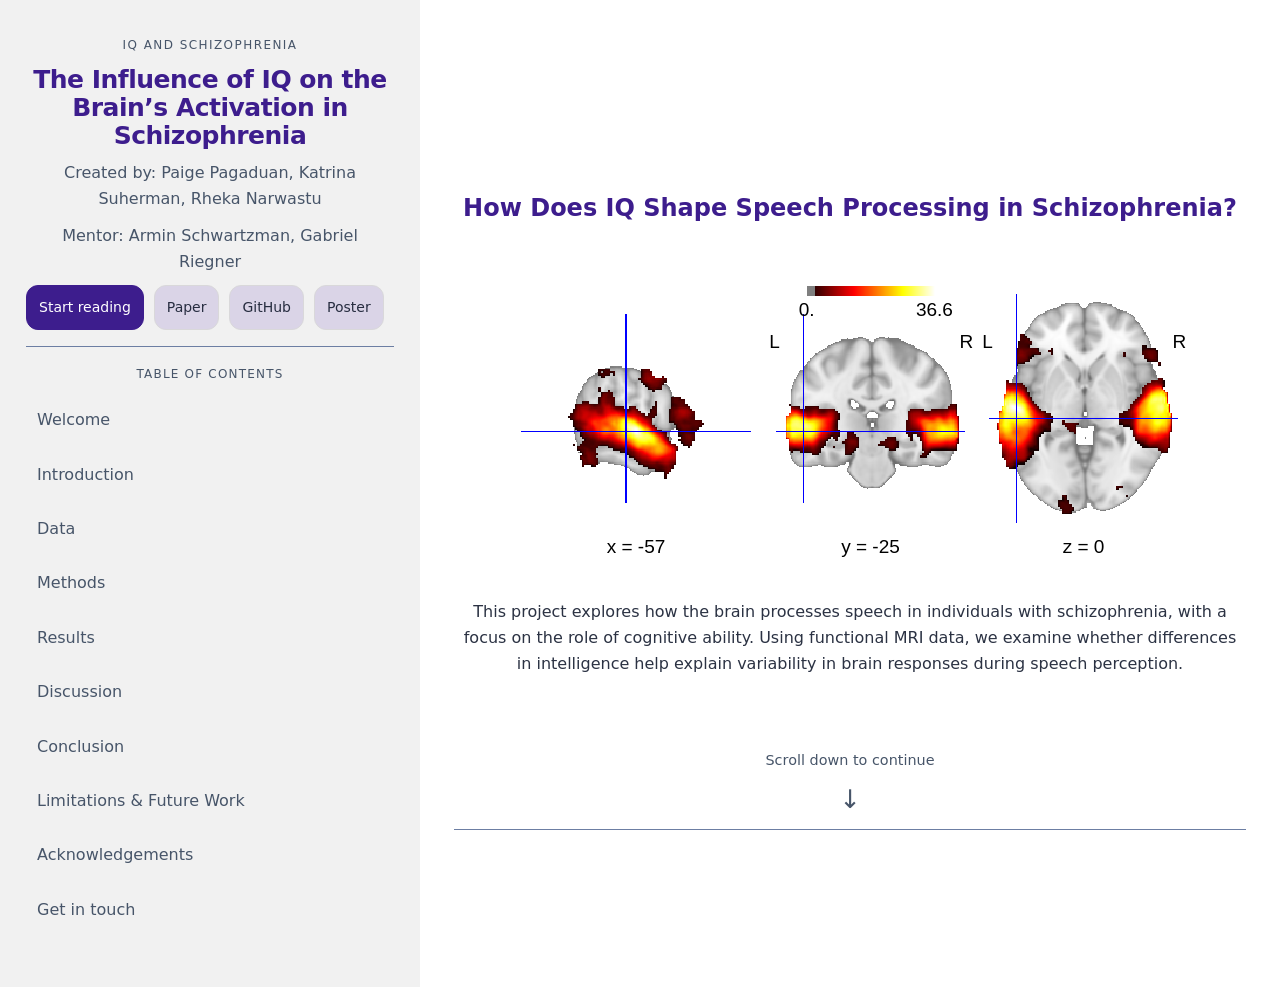
==== commit fb5b181f: "added limitations" ====
--- a/index.html
+++ b/index.html
@@ -19,10 +19,10 @@
 
     <!-- LEFT: frozen while scrolling -->
     <aside class="left" aria-label="Project overview">
-      <button class="mobile-nav-toggle" type="button" aria-expanded="false" aria-controls="mobile-nav">
-      ☰ Menu
-    </button>
       <div class="left-inner">
+        <button class="mobile-nav-toggle" type="button" aria-expanded="false" aria-controls="mobile-nav">
+          ☰ Menu
+        </button>
         <header class="left-header">
           <p class="kicker">IQ and Schizophrenia</p>
           <h1 class="left-title">The Influence of IQ on the Brain’s Activation in Schizophrenia</h1>
@@ -32,9 +32,9 @@
 
           <div class="left-actions">
             <a class="btn btn-primary" href="#introduction">Start reading</a>
+            <a class="btn btn-ghost" href="https://drive.google.com/file/d/1EufIDtwMIApeEQgEEhJD_Rj12h35SNBg/view?usp=sharing">Paper</a>
             <a class="btn btn-ghost" href="https://github.com/rhekacitra/IQ-Influence-on-Brain-Auditory-Cortex-in-Schizophrenia.git" target="_blank" rel="noopener noreferrer">GitHub</a>
-            <a class="btn btn-ghost" href="https://openneuro.org/datasets/ds004302/versions/1.0.0" target="_blank" rel="noopener noreferrer">Dataset</a>
-            <a class="btn btn-ghost" href="#">Poster</a>
+            <a class="btn btn-ghost" href="https://drive.google.com/file/d/1SK2KI2bNsOlszTa-MGPCij3lFNJ3OyTp/view?usp=sharing">Poster</a>
           </div>
         </header>
 
@@ -47,6 +47,7 @@
         <a href="#results">Results</a>
         <a href="#discussion">Discussion</a>
         <a href="#conclusion">Conclusion</a>
+        <a href="#limitation">Limitations & Future Work</a>
         <a href="#acknowledgements">Acknowledgements</a>
         <a href="#get-in-touch">Get in touch</a>
       </nav>
@@ -78,46 +79,6 @@
           Using functional MRI data, we examine whether differences in intelligence help explain variability in brain responses during speech perception.
         </p>
       </section>
-      <!-- <section class="section" id="introduction">
-        <h2>Introduction</h2>
-
-        <p>
-          Schizophrenia affects approximately <strong>1%</strong> of the global population and is often associated with hallucinations and delusions.
-          However, one of its most persistent and disabling features is difficulty understanding spoken language, particularly in complex or noisy environments.
-        </p>
-
-        <p>
-          Speech perception depends on several brain regions that support auditory and language processing. 
-          The <strong>auditory cortex</strong> plays a central role in detecting and interpreting sounds, while other regions such as the 
-          <strong>right cerebellar Crus I</strong> are thought to contribute to higher-level cognitive processes involved in language comprehension.
-          Neuroimaging studies have shown that people with schizophrenia often show altered activity in these speech-related brain regions compared to healthy controls.
-        </p>
-
-        <p>
-          Previous research has often tried to explain these differences by separating patients based on whether they experience auditory hallucinations. 
-          However, this approach does not fully explain why brain activity during speech processing varies so widely across individuals.
-        </p>
-
-        <p>
-          Beyond clinical symptoms, cognitive ability has been linked to performance on complex listening tasks in the general population. 
-          This raises a key question: 
-          <strong>could cognitive ability, especially IQ, help explain variability in speech-related brain activity in schizophrenia?</strong>
-        </p>
-
-        <p>
-          To investigate this question, we analyzed a publicly available fMRI dataset from 
-          <a href="https://openneuro.org/datasets/ds004302/versions/1.0.0" target="_blank" rel="noopener noreferrer">OpenNeuro</a>,
-          which includes individuals with schizophrenia and matched healthy controls. 
-          While undergoing MRI scanning, participants listened to individual words, full sentences, and reversed speech.
-        </p>
-
-        <p>
-          We examined how brain activation during these speech conditions varied with IQ while controlling for age and sex. 
-          In particular, we focused on two regions involved in speech and cognitive processing: the 
-          <strong>auditory cortex</strong> and the <strong>right cerebellar Crus I</strong>.
-        </p>
-      </section> -->
-<!-- Introduction Page 1 -->
 
     <section class="section" id="introduction">
       <h2>Did you know?</h2>
@@ -150,73 +111,59 @@
       </div>
     </section>
 
-      <!-- <section class="section" id="objectives">
-        <h2>Data Source</h2>
-        <p>
-          The dataset includes 77 participants with demographic information (age, sex, IQ). For participants with schizophrenia who experience
-          hallucinations, a clinical severity measure (PSYRATS-H) was also available.
-          <img src="assets/participants.jpeg" alt="Block design of auditory fMRI task" class="section-image">
-        </p> -->
-<!-- 
-        <h3>➤ Listening Tasks</h3>
-        <p>During MRI scanning, participants completed three auditory tasks:
-        </p>
-        <ul>
-          <li><strong>Single words:</strong> unrelated spoken words</li>
-          <li><strong>Sentences:</strong> short spoken sentences</li>
-          <li><strong>Reversed speech:</strong> speech-like sounds without semantic meaning</li>
-        </ul>
-        <p><img src="assets/speech_tasks.gif" alt="Block design of auditory fMRI task" class="section-image-speech-tasks"></p> -->
-<section class="section" id="objectives">
-  <h2>Data Source</h2>
-
-  <div class="discussion-top">
-    <div class="data-text">
-      <p>
-        To investigate this question, we analyzed a publicly available fMRI dataset from
-        <a href="https://openneuro.org/datasets/ds004302/versions/1.0.0" target="_blank" rel="noopener noreferrer">OpenNeuro</a>,
-        which includes individuals with schizophrenia and matched healthy controls.
-        The dataset includes 77 participants with demographic information (age, sex, IQ).
-        For participants with schizophrenia who experience hallucinations, a clinical severity measure (PSYRATS-H) was also available.
-      </p>
-    </div>
-
-    <div class="data-media">
-      <img
-        src="assets/images/participants.jpeg"
-        alt="Participant demographics table"
-        class="section-image"
-      >
-    </div>
-  </div>
-
-  <div class="listening-row">
-    <div class="listening-media">
-      <img
-        src="assets/images/speech_tasks.gif"
-        alt="Auditory task examples"
-        class="section-image-speech-tasks"
-      >
-    </div>
-
-    <div class="listening-text">
-      <h3>➤ Listening Tasks</h3>
-      <p>During MRI scanning, participants completed three auditory tasks:</p>
-      <ul>
-        <li><strong>Single words:</strong> unrelated spoken words</li>
-        <li><strong>Sentences:</strong> short spoken sentences</li>
-        <li><strong>Reversed speech:</strong> speech-like sounds without semantic meaning</li>
-      </ul>
-
-      <p>
-        A block design was used, with each listening condition presented in randomized 26-second blocks. White noise served
-        as a baseline between task blocks. The experiment lasted approximately 11 minutes. Audio was delivered through MRI-compatible
-        headphones, and participants viewed a neutral gray screen throughout the task. Functional brain images were collected using a
-        3-Tesla MRI scanner and processed using standard fMRI preprocessing and analysis techniques.
-      </p>
-    </div>
-  </div>
-</section>
+    <section class="section" id="objectives">
+      <h2>Data Source</h2>
+
+      <div class="discussion-top">
+        <div class="data-text">
+          <p>
+            To investigate this question, we analyzed a publicly available fMRI dataset from
+            <a href="https://openneuro.org/datasets/ds004302/versions/1.0.0" target="_blank" rel="noopener noreferrer">OpenNeuro</a>,
+            which includes individuals with schizophrenia and matched healthy controls.
+            The dataset contains information from 77 participants, including sex, age, IQ score, and diagnostic group.
+            Because this project primarily focuses on IQ, we imputed missing IQ values for some participants using mean imputation (an IQ score of 100). 
+            The diagnostic groups consist of healthy controls <strong>(HC)</strong>, individuals with schizophrenia who experience auditory verbal hallucinations <strong>(AVH+)</strong>, 
+            and individuals with schizophrenia who do not experience hallucinations <strong>(AVH-)</strong>. An additional variable, <strong>PSYRATS-H</strong> (hallucination severity,
+            is included for participants with schizophrenia who experience hallucinations.
+          </p>
+        </div>
+
+        <div class="data-media">
+          <img
+            src="assets/images/participants.jpeg"
+            alt="Participant demographics table"
+            class="section-image"
+          >
+        </div>
+      </div>
+
+      <div class="listening-row">
+        <div class="listening-media">
+          <img
+            src="assets/images/speech_tasks.gif"
+            alt="Auditory task examples"
+            class="section-image-speech-tasks"
+          >
+        </div>
+
+        <div class="listening-text">
+          <h3>➤ Listening Tasks</h3>
+          <p>During MRI scanning, participants completed three auditory tasks:</p>
+          <ul>
+            <li><strong>Single words:</strong> unrelated spoken words</li>
+            <li><strong>Sentences:</strong> short spoken sentences</li>
+            <li><strong>Reversed speech:</strong> speech-like sounds without semantic meaning</li>
+          </ul>
+
+          <p>
+            A block design was used, with each listening condition presented in randomized 26-second blocks. White noise served
+            as a baseline between task blocks. The experiment lasted approximately 11 minutes. Audio was delivered through MRI-compatible
+            headphones, and participants viewed a neutral gray screen throughout the task. Functional brain images were collected using a
+            3-Tesla MRI scanner and processed using standard fMRI preprocessing and analysis techniques.
+          </p>
+        </div>
+      </div>
+    </section>
 
 
       </section>
@@ -409,12 +356,16 @@
     </section>
 
       <section class="section" id="conclusion">
-        <h2>Conclusion &amp; Future Work</h2>
-        <h3>Conclusion</h3>
+        <h2>Conclusion</h2>
         <p>This study examined how IQ relates to brain activation during speech processing. 
           All groups showed consistent activation in the auditory cortex, highlighting its key role in speech perception. 
           However, IQ was not significantly related to activation in this region. In contrast, IQ-related effects appeared in right cerebellar Crus I, 
           suggesting that cerebellar regions may reflect cognitive differences in language processing.</p>
+      </section>
+
+      <section class="section" id="limitation">
+        <h2>Limitations & Future Work</h2>
+        <h3>Limitations</h3>
         <h3>Next Steps</h3>
         <p>This study was limited by a relatively small sample size and a focus on only a few brain regions. 
           Future work with larger datasets and additional regions may better clarify how cognitive ability influences speech processing in schizophrenia.</p>
@@ -427,11 +378,6 @@
 
       </section>
 
-
-      <!-- <section class="section" id="get-in-touch">
-        <h2>Curious about the project? We’d love to chat. ☕️</h2>
-        <p>Email: <a href="mailto:ppagaduan@ucsd.edu">ppagaduan@ucsd.edu</a>, <a href="mailto:ksuherman@ucsd.edu">ksuherman@ucsd.edu</a>, <a href="mailto:rnarwastu@ucsd.edu">rnarwastu@ucsd.edu</a></p>
-      </section> -->
       <section class="section" id="get-in-touch">
         <h2>Get in Touch</h2>
 
@@ -458,7 +404,7 @@
 
           <!-- Katrina -->
           <div class="contact-card">
-            <img src="assets/images/katrina.jpg" alt="Katrina Suherman" class="profile-pic">
+            <img src="assets/images/katrina.jpeg" alt="Katrina Suherman" class="profile-pic">
             <h3>Katrina Suherman</h3>
 
             <p>
@@ -466,9 +412,9 @@
             </p>
 
             <p>
-              <a href="#">LinkedIn</a> •
-              <a href="#">GitHub</a> •
-              <a href="#">Website</a>
+              <a href="https://www.linkedin.com/in/katrinasuherman/">LinkedIn</a> •
+              <a href="https://github.com/katrinasuherman">GitHub</a> •
+              <a href="https://katrinasuherman.github.io/katrina-portfolio/">Website</a>
             </p>
 
           </div>
@@ -599,24 +545,6 @@
     });
   })();
 
-  // const io = new IntersectionObserver((entries) => {
-  //   const active = pickActiveSection(entries);
-  //   if (!active) return;
-
-  //   clearStates();
-  //   active.classList.add("is-active");
-
-  //   // mark neighbors (previous/next) as "near" so transitions feel smoother
-  //   const idx = sections.indexOf(active);
-  //   if (idx > 0) sections[idx - 1].classList.add("is-near");
-  //   if (idx < sections.length - 1) sections[idx + 1].classList.add("is-near");
-  // }, {
-  //   root: scrollContainer,            // ✅ IMPORTANT: right panel scroll container
-  //   threshold: [0.15, 0.35, 0.55, 0.75],
-  //   rootMargin: "-20% 0px -45% 0px"   // ✅ makes "current" snap nicely
-  // });
-
-  // sections.forEach(sec => io.observe(sec));
     if (window.innerWidth > 900) {
     const io = new IntersectionObserver((entries) => {
       const active = pickActiveSection(entries);
--- a/css/style.css
+++ b/css/style.css
@@ -99,6 +99,7 @@
   padding-bottom: 16px;
   border-bottom: 1px solid var(--border);
 }
+
 .btn{
   padding: 10px 12px;
   border: 1px solid #d9d8da;
@@ -179,11 +180,11 @@
   height: 100vh;
   overflow-y: auto;
   padding: 34px 34px 70px;
-  position: relative;   /* 👈 ADD THIS */
+  position: relative;
 
   /* page-by-page scrolling */
   scroll-snap-type: y mandatory;
-  scroll-padding-top: 34px; /* matches your top padding */
+  scroll-padding-top: 34px;
 }
 
 .callout{
@@ -198,7 +199,6 @@
 
 /* readable width */
 .right .section{
-  /* max-width: 860px; */
   padding: 18px 0;
   border-bottom: 0.5px solid var(--border);
 }
@@ -209,9 +209,7 @@
 /* iframe card */
 .iframe-wrapper{
   margin-top: 10px;
-  /* border: 1px solid var(--border); */
   border-radius: var(--radius);
-  /* background: var(--panel); */
 }
 
 /* default iframe behavior */
@@ -268,30 +266,6 @@
   color: var(--muted);
   font-family: ui-sans-serif, system-ui, -apple-system, Segoe UI, Roboto, Helvetica, Arial;
 }
-
-/* ===== Mobile: stack ===== */
-/* @media (max-width: 900px){
-  .split{ grid-template-columns: 1fr; }
-  .left{
-    position: relative;
-    height: auto;
-    border-right: none;
-    border-bottom: 1px solid var(--border);
-  }
-  .left-inner{ height: auto; }
-  .right{
-    height: auto;
-    overflow: visible;
-    padding: 24px 18px 60px;
-  }
-  .iframe-wrapper iframe{ height: 260px; }
-}
-
-@media (max-width: 900px){
-  .iframe-wrapper.iframe-plot iframe{
-    height: 620px;
-  }
-} */
 
 /* allow full-width section for interactive plots */
 .section-full{
@@ -327,14 +301,13 @@
 
 /* start faded */
 .right .section{
-  /* each section becomes a full screen page */
-  min-height: calc(100vh - 34px - 70px); /* subtract .right padding */
+  min-height: calc(100vh - 34px - 70px); 
   scroll-snap-align: start;
   scroll-snap-stop: always;
 
   display: flex;
   flex-direction: column;
-  justify-content: center; /* centers content vertically */
+  justify-content: center;
 }
 
 /* active section */
@@ -344,7 +317,6 @@
   filter: blur(0px);
 }
 
-/* optional: slightly dim adjacent sections instead of fully faded */
 .right .section.is-near{
   opacity: 0.45;
   transform: translateY(6px);
@@ -435,7 +407,6 @@
   padding-top: 40px;
 }
 
-/* EXACT size like your screenshot */
 .project-review-interactive{
   width: 700px;
   height: 310px;
@@ -444,10 +415,8 @@
   border-radius: 14px;
   overflow: hidden;
   background: #ffffff;
-  /* border: 1px solid var(--border); */
-}
-
-/* iframe fills wrapper perfectly */
+}
+
 .project-review-interactive iframe{
   width: 100%;
   height: 100%;
@@ -506,15 +475,13 @@
 }
 
 /* methods section */
-/* ===== Methods (theme-matching) ===== */
 .methods-block{
-  /* helps center/space nicely like your page */
   margin-top: 1.5rem;
 }
 
 .methods-title{
   text-align: center;
-  color: #3b2a82; /* deep purple */
+  color: #3b2a82;
   letter-spacing: 0.2px;
   margin-bottom: 1rem;
 }
@@ -539,15 +506,13 @@
   font-weight: 600;
   font-size: 0.95rem;
   cursor: pointer;
-  /* transition: transform .15s ease, box-shadow .15s ease, background .15s ease, border-color .15s ease; */
-  /* box-shadow: 0 6px 18px rgba(17, 24, 39, 0.06); */
+
 }
 
 /* Hover: subtle lift */
 .method-chip:hover{
   transform: translateY(-1px);
   border-color: rgba(99, 102, 241, 0.45);
-  /* box-shadow: 0 10px 24px rgba(59, 130, 246, 0.10); */
 }
 
 /* Active pill: purple fill that matches your theme */
@@ -680,20 +645,6 @@
   line-height: 1.7;
 }
 
-/* @media (max-width: 900px){
-  .discussion-top{
-    grid-template-columns: 1fr;
-    gap: 18px;
-  }
-
-  .discussion-text p{
-    text-align: center;
-  }
-
-  .section-image-rightcrus{
-    width: 180px;
-  }
-} */
 /* Data source */
 .data-row{
   display: flex;
@@ -705,7 +656,6 @@
 }
 
 .data-text{
-  /* flex: 1 1 520px; */
   max-width: 620px;
   text-align: left;
 }
@@ -713,7 +663,7 @@
 .data-text p{
   text-align: left;
   margin: 0;
-  max-width: none; /* override global max-width */
+  max-width: none;
 }
 
 .data-media{
@@ -722,22 +672,12 @@
 
 /* make this image behave like a right-side figure */
 .section-image{
-  width: 520px;   /* adjust as you like */
+  width: 520px;
   height: auto;
-  margin: 0;      /* remove the big margins you had */
+  margin: 0;
   border-radius: 14px;
   display: block;
 }
-
-/* stack on mobile */
-/* @media (max-width: 900px){
-  .data-row{
-    flex-direction: column;
-  }
-  .section-image{
-    width: min(520px, 92vw);
-  }
-} */
 
 /* listening-tasks */
 .listening-row{
@@ -760,7 +700,7 @@
   text-align: left;
   margin-left: 0;
   margin-right: 0;
-  max-width: none; /* override your global max-width */
+  max-width: none;
 }
 
 .listening-media{
@@ -769,29 +709,17 @@
 
 .section-image-speech-tasks{
   width: 370px;
-  height: auto;   /* ✅ don’t force height; keeps aspect ratio */
-  margin: 0;      /* ✅ remove the big 3rem margins */
+  height: auto;
+  margin: 0;
   display: block;
   border-radius: 14px;
 }
 
-/* stack on mobile */
-/* @media (max-width: 900px){
-  .listening-row{
-    flex-direction: column;
-    align-items: center;
-  }
-  .listening-text{
-    max-width: 700px;
-  }
-} */
-
 #introduction p{
   text-align: left;
 }
 
 /* get in touch */
-/* Contact section */
 
 .contact-grid{
   display:grid;
@@ -894,19 +822,19 @@
 /* =========================
    MOBILE / TABLET IMPROVEMENTS
    ========================= */
-
 .mobile-nav-toggle{
-  display:none;
-  width:100%;
-  margin:0 0 16px;
-  padding:12px 14px;
-  border:none;
-  border-radius:12px;
-  background:var(--accent);
-  color:#fff;
-  font-size:15px;
-  font-weight:600;
-  text-align:center;
+  display: none;
+  width: 170px;
+  margin: 0 auto 16px;
+  padding: 12px 18px;
+  border: none;
+  border-radius: 12px;
+  background: var(--accent);
+  color: #fff;
+  font-size: 15px;
+  font-weight: 600;
+  text-align: center;
+  z-index: 1001;
 }
 
 /* tablets and below */
@@ -931,8 +859,7 @@
     padding:0 1rem;
   }
 }
-
-/* phones */
+/* 
 @media (max-width: 900px){
   html, body{
     overflow-x:hidden;
@@ -1148,7 +1075,7 @@
     margin-top:18px;
   }
 
-}
+} */
 
 /* very small phones */
 @media (max-width: 520px){
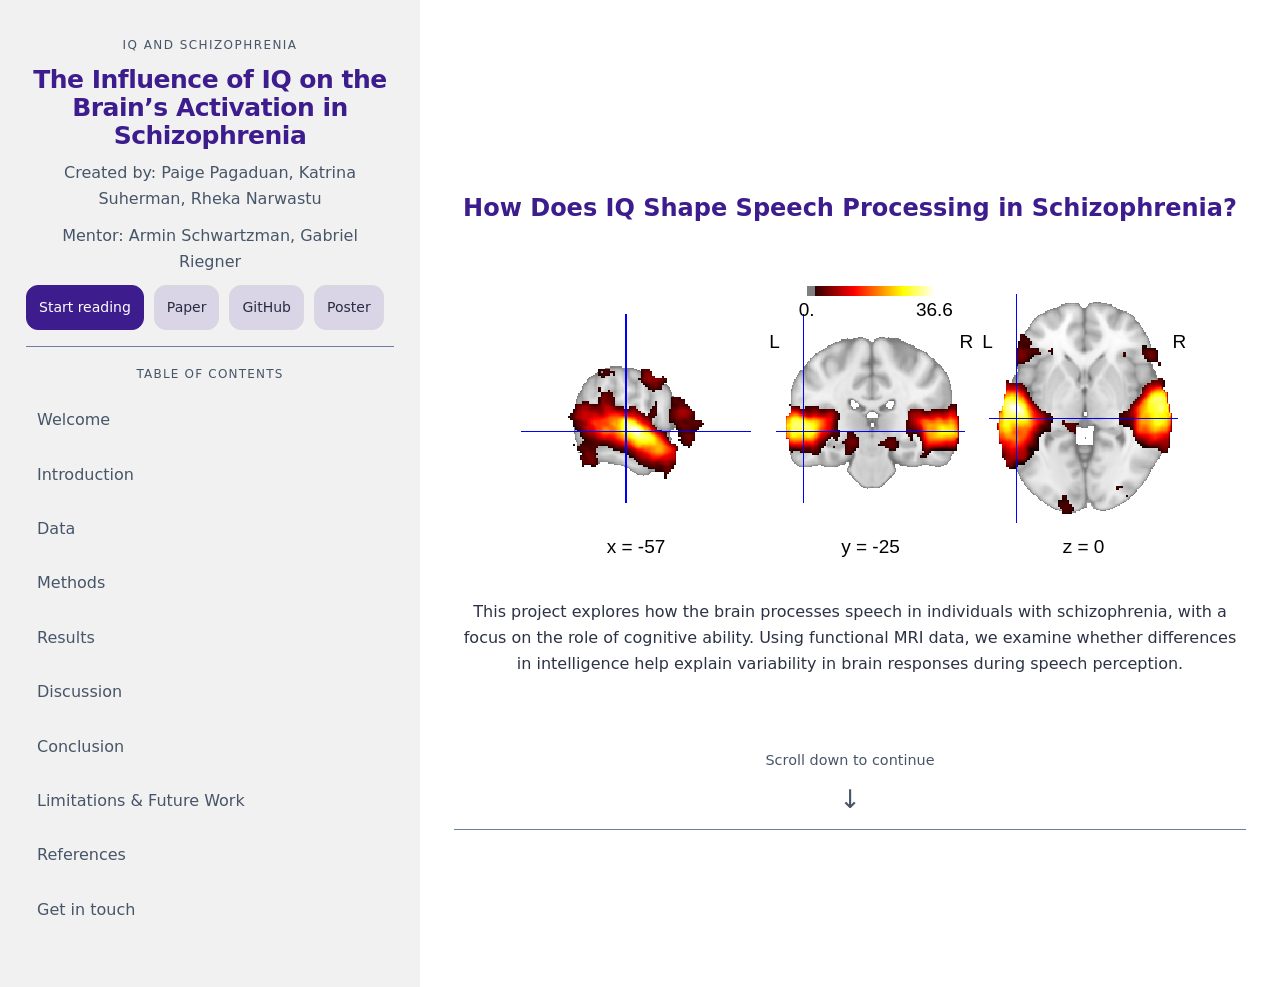
==== commit 5ac72f2e: "added more results section, references, deleted acknowledgements" ====
--- a/index.html
+++ b/index.html
@@ -48,7 +48,7 @@
         <a href="#discussion">Discussion</a>
         <a href="#conclusion">Conclusion</a>
         <a href="#limitation">Limitations & Future Work</a>
-        <a href="#acknowledgements">Acknowledgements</a>
+        <a href="#references">References</a>
         <a href="#get-in-touch">Get in touch</a>
       </nav>
 
@@ -86,7 +86,7 @@
       <div class="story-intro">
 
         <p>
-          About <strong>1 in 100 people worldwide</strong> live with schizophrenia, and many experience difficulty understanding spoken language, even during everyday conversations. 
+          About <strong>1 in 345 people worldwide</strong> live with schizophrenia, and many experience difficulty understanding spoken language, even during everyday conversations <sup>[1]</sup>. 
           Speech perception relies on several brain regions that process sounds and meaning. 
           The <strong>auditory cortex</strong> helps detect and interpret sounds, while areas such as the 
           <strong>right cerebellar Crus I</strong> support higher-level cognitive processes involved in language comprehension.
@@ -94,7 +94,7 @@
 
         <p>
           Neuroimaging studies have shown that people with schizophrenia often show altered activity in these speech-related brain regions compared to healthy controls. 
-          Previous research has mainly tried to explain these differences by separating patients based on whether they experience auditory hallucinations, but this does not fully explain why brain activity during speech processing varies so widely across individuals.
+          Previous research has mainly tried to explain these differences by separating patients based on whether they experience auditory hallucinations, but this does not fully explain why brain activity during speech processing varies so widely across individuals <sup>[2]</sup>.
         </p>
 
         <p>
@@ -103,7 +103,7 @@
         </p>
 
         <p>
-          In this project, we examined how brain activation during different speech conditions varies with IQ while controlling for age and sex. 
+          In this project, we examined how brain activation during different speech conditions varies with IQ. 
           We focused on two regions involved in speech and cognitive processing: the 
           <strong>auditory cortex</strong> and the <strong>right cerebellar Crus I</strong>.
         </p>
@@ -134,6 +134,9 @@
             alt="Participant demographics table"
             class="section-image"
           >
+          <p class="figure-caption">
+            Figure 1. Participant's information that includes age, sex, IQ, and group
+          </p>
         </div>
       </div>
 
@@ -144,7 +147,11 @@
             alt="Auditory task examples"
             class="section-image-speech-tasks"
           >
-        </div>
+          <p class="figure-caption">
+            Figure 2. Three auditory tasks: words, sentences, and reversed speech
+          </p>
+        </div>
+
 
         <div class="listening-text">
           <h3>➤ Listening Tasks</h3>
@@ -159,7 +166,7 @@
             A block design was used, with each listening condition presented in randomized 26-second blocks. White noise served
             as a baseline between task blocks. The experiment lasted approximately 11 minutes. Audio was delivered through MRI-compatible
             headphones, and participants viewed a neutral gray screen throughout the task. Functional brain images were collected using a
-            3-Tesla MRI scanner and processed using standard fMRI preprocessing and analysis techniques.
+            3-Tesla MRI scanner.
           </p>
         </div>
       </div>
@@ -227,14 +234,14 @@
         </div>
     </section>
 
-      <section class="section" id="results">
+      <!-- <section class="section" id="results">
         <h2>Results</h2>
 
         <div class="story-card">
           <div class="story-header">
             <p class="story-lede">
               In the sections below, you’ll interact with two visualizations. 
-              The first focuses on the relationship between IQ and auditory cortex activation. 
+              The first focuses on the relationship between IQ and Right Cerebellar Crus I activation. 
               The second allows you to build your own comparisons across multiple variables.
             </p>
           </div>
@@ -289,10 +296,116 @@
             frameborder="0"
           ></iframe>
         </div>
-        <!-- <div class="callout">
-          <strong>What we observed:</strong>
-          Across all three listening conditions (words, sentences, reversed speech), the pairwise plots show no strong linear relationships between IQ, age, symptom severity (PSYRATS), and ROI activation.
-        </div> -->
+      </section> -->
+
+      <section class="section" id="results">
+        <h2>Results</h2>
+
+        <div class="story-card">
+          <div class="story-header">
+            <p class="story-lede">
+              In the sections below, you’ll first see the main whole-brain findings, including
+              group mean activation patterns and covariate effects. Then, you’ll interact with
+              two visualizations that focus on ROI-level relationships and broader variable comparisons.
+            </p>
+          </div>
+
+          <div class="story-intro">
+            <p class="story-highlight">
+              As you explore, consider how overall activation patterns, covariate effects,
+              and group differences might support or challenge the study’s main hypothesis.
+            </p>
+          </div>
+
+          <a class="story-next" href="#group-mean">Start exploring ↓</a>
+        </div>
+      </section>
+
+      <section class="section section-full" id="group-mean">
+        <h2>Group Mean Activation</h2>
+
+        <p>
+          We first examined whole-brain average activation patterns in participants with schizophrenia in the <strong>Auditory cortex</strong> region.
+        </p>
+
+        <div class="discussion-figure">
+          <img
+            src="assets/images/revesed_updated.png"
+            alt="Whole-brain activation maps for reversed speech in AVH plus and AVH minus groups"
+            class="section-image-large"
+          >
+          <p class="figure-caption">
+            Figure 3. Whole-brain activation maps for the <em>reversed speech</em> contrast in participants with schizophrenia. 
+            Warm colors indicate significant activation (<em>Z > 2.3</em>, cluster-corrected <em>p < 0.05</em>),
+            with yellow showing stronger effects than red. 
+          </p>
+        </div>
+      </section>
+
+      <section class="section section-full" id="covariate-effects">
+        <h2>Covariate Effects</h2>
+
+        <p>
+          Next, we tested whether activation changed as a function of
+          IQ while controlling for age and sex. The map below shows the
+          <strong>Words</strong> contrast in the <strong>AVH−</strong> group in the <strong>Right cerebellar Crus I</strong>, which was the
+          only group and condition where a positive association with IQ survived correction.
+        </p>
+
+          <div class="discussion-figure">
+            <img
+              src="assets/images/WORDS_IQ_COVARIATE.png"
+              alt="Right cerebellar Crus I region"
+              class="section-image-rightcrus"
+            >
+            <p class="figure-caption">
+              Figure 4. Whole-brain activation maps showing the effect of IQ during the words contrast in the AVH− group. 
+              Highlighted regions indicate voxels where activation increases with IQ (Z > 2.3, cluster-corrected p < 0.05).
+            </p>
+          </div>
+      </section>
+
+      <section class="section section-full" id="scatter">
+        <h2>Explore the Relationship Between IQ and Right Crus I</h2>
+
+        <div class="mini-guide">
+          <p class="mini-guide-title"><strong>Quick guide</strong></p>
+          <ol class="mini-guide-steps">
+            <li><strong>Pick a Contrast</strong> (Sentences, Words, Reversed speech).</li>
+            <li><strong>Switch Group</strong> and compare patterns.</li>
+            <li><strong>Use the IQ slider</strong> to zoom into a range (e.g., 85–105).</li>
+            <li><strong>Change sex</strong> and compare Female vs Male.</li>
+          </ol>
+        </div>
+
+        <div class="iframe-wrapper plot-wrapper">
+          <iframe
+            src="assets/scatter_plot/iq_roi_scatter.html"
+            loading="lazy"
+            frameborder="0"
+          ></iframe>
+        </div>
+      </section>
+
+      <section class="section section-full" id="pairwise">
+        <h2>Pairwise Relationships (Words, Sentences, Reversed Speech)</h2>
+
+        <div class="mini-guide">
+          <p class="mini-guide-title"><strong>Quick guide</strong></p>
+          <ol class="mini-guide-steps">
+            <li><strong>Pick 2–4 variables</strong></li>
+            <li><strong>Filter by group</strong> to compare HC vs AVH+/AVH−.</li>
+          </ol>
+        </div>
+
+        <div class="iframe-wrapper plot-wrapper">
+          <iframe
+            src="assets/scatter_plot/interactive_pairwise_filters_with_contrast.html"
+            title="Interactive pairwise plot with filters"
+            loading="lazy"
+            frameborder="0"
+          ></iframe>
+        </div>
       </section>
       <section class="section" id="discussion">
         <h2>Discussion</h2>
@@ -303,7 +416,7 @@
               In addition to the auditory cortex, we examined the <strong>right cerebellar Crus I</strong>, 
               a region in the posterior cerebellum that has been linked to higher-level cognitive and language-related processes. 
               Prior research suggests that this region may play an important role in syntactic and cognitive aspects of speech processing, 
-              making it a relevant target for understanding variability in schizophrenia.
+              making it a relevant target for understanding variability in schizophrenia <sup>[3]</sup>.
             </p>
 
             <p>
@@ -320,7 +433,7 @@
               alt="Right cerebellar Crus I region"
               class="section-image-rightcrus"
             >
-            <p class="figure-caption">Right cerebellar Crus I region of interest.</p>
+            <p class="figure-caption">Figure 3. Right cerebellar Crus I region of interest.</p>
           </div>
         </div>
       </section>
@@ -335,14 +448,15 @@
             class="section-image-table"
           >
           <p class="figure-caption">
-            Table 1. Linear regression results for IQ and ROI activation (COPE values) across contrasts and groups. Significant results (p < 0.05) are highlighted in red.
+            Table 1. Linear regression results for IQ and ROI activation (COPE values) across groups in words contrast. Significant results (p < 0.05) are highlighted in red.
           </p>
         </div>
 
         <div class="discussion-text">
           <p>
             The clearest finding emerged in the <strong>Words</strong> condition, where the relationship between IQ and right cerebellar Crus I activation was statistically significant in both schizophrenia groups. 
-            For the AVH+ group, higher IQ was associated with <strong>lower</strong> activation in right Crus I, while for the AVH− group, higher IQ was associated with <strong>higher</strong> activation. 
+            For the AVH+ group, higher IQ was associated with <strong>lower</strong> activation in right Crus I, which alligns with previous researches that talks about this idea as well <sup>[4, 5]</sup>.
+            Meanwhile, for the AVH− group, higher IQ was associated with <strong>higher</strong> activation. 
             This suggests that cognitive ability may relate to speech processing differently depending on hallucination status.
           </p>
 
@@ -365,17 +479,58 @@
 
       <section class="section" id="limitation">
         <h2>Limitations & Future Work</h2>
+
         <h3>Limitations</h3>
+        <p>
+          The results of this analysis should be interpreted within the scope of a limited dataset. 
+          The available data included only sex, age, IQ, and participant group for each participant, 
+          which restricted our ability to account for other potentially important confounding factors 
+          that may influence brain activation. In addition, the relatively small number of participants 
+          in each group may limit how well these findings generalize to broader populations.
+        </p>
+
         <h3>Next Steps</h3>
-        <p>This study was limited by a relatively small sample size and a focus on only a few brain regions. 
-          Future work with larger datasets and additional regions may better clarify how cognitive ability influences speech processing in schizophrenia.</p>
-      </section>
-
-      <section class="section" id="acknowledgements">
-        <h2>Huge Thanks</h2>
-        <p>Thank you for taking your time to read through our project! Feel free to reach out to us or check out our project repository.</p>
-        <p>We also want to thank Dr. Armin Schwartzman and Gabriel Riegner for their advice, feedbacks, and support throughout this project!</p>
-
+        <p>
+          Future work could include larger and more diverse datasets with additional demographic and clinical variables 
+          to better understand factors that shape brain activation patterns. Including other cognitive measures and tasks 
+          could also help identify whether these effects extend beyond auditory and language processing to other brain systems.
+        </p>
+      </section>
+
+      <section class="section" id="references">
+        <h2>References</h2>
+
+        <ol class="references">
+          <li>
+            World Health Organization. (2022). <em>Schizophrenia</em>. 
+            https://www.who.int/news-room/fact-sheets/detail/schizophrenia
+          </li>
+          <li>
+            Woodruff, P. W., Wright, I. C., Bullmore, E. T., Brammer, M., Howard, R. J., 
+            Williams, S. C., & McGuire, P. K. (1997). 
+            Auditory hallucinations and the temporal cortical response to speech in schizophrenia: 
+            a functional MRI study. 
+            <em>American Journal of Psychiatry</em>. 
+            https://pubmed.ncbi.nlm.nih.gov/9396945/
+          </li>
+          <li>
+            Nakatani, H., et al. (2023). The role of cerebellar Crus I in language and cognitive processing.
+            <em>Neuroscience Research</em>.
+          </li>
+          <li>
+            Haier, R. J., Siegel, B. V., Nuechterlein, K. H., Hazlett, E., Wu, J. C., Paek, J., 
+            Browning, H. L., & Buchsbaum, M. S. (1988). Cortical glucose metabolic rate 
+            correlates of abstract reasoning and attention studied with positron emission 
+            tomography. <em>Intelligence</em>, 12(2), 199–217.
+          </li>
+
+          <li>
+            Neubauer, A. C., Fink, A., & Schrausser, D. G. (2002). Intelligence and neural 
+            efficiency: The influence of task content and sex on the brain–IQ relationship. 
+            <em>Intelligence</em>, 30(6), 515–536.
+          </li>
+
+        </ol>
       </section>
 
       <section class="section" id="get-in-touch">
--- a/css/style.css
+++ b/css/style.css
@@ -634,7 +634,7 @@
   font-size: 14px;
   color: var(--muted);
   text-align: center;
-  margin: 0;
+  margin: 10px;
   max-width: none;
 }
 
@@ -678,6 +678,26 @@
   border-radius: 14px;
   display: block;
 }
+
+.section-image-large{
+  width: 70%;
+  max-width: 980px;
+  height: auto;
+  display: block;
+  margin: 0 auto 14px;
+  border-radius: 14px;
+}
+
+.section-image-rightcrus{
+  width: 70%;
+  max-width: 520px;
+  height: auto;
+  display: block;
+  margin: 0 auto 10px;
+  border-radius: 12px;
+}
+
+
 
 /* listening-tasks */
 .listening-row{
@@ -1342,6 +1362,20 @@
   .page-footer{
     margin-top:18px;
   }
+
+  .section-image-large{
+  width: 100%;
+  max-width: 100%;
+  height: auto;
+  margin: 0 auto 12px;
+  }
+
+.section-image-rightcrus{
+  width: 100%;
+  max-width: 680px;
+  height: auto;
+  margin: 0 auto;
+  }
 }
 
 @media (max-width: 520px){
@@ -1383,6 +1417,17 @@
     max-width: 100%;
 
 
+  }
+  .section-image-large{
+    width: 100%;
+    max-width: 100%;
+    height: auto;
+  }
+
+  .section-image-rightcrus{
+    width: 100%;
+    max-width: 100%;
+    height: auto;
   }
 }
 
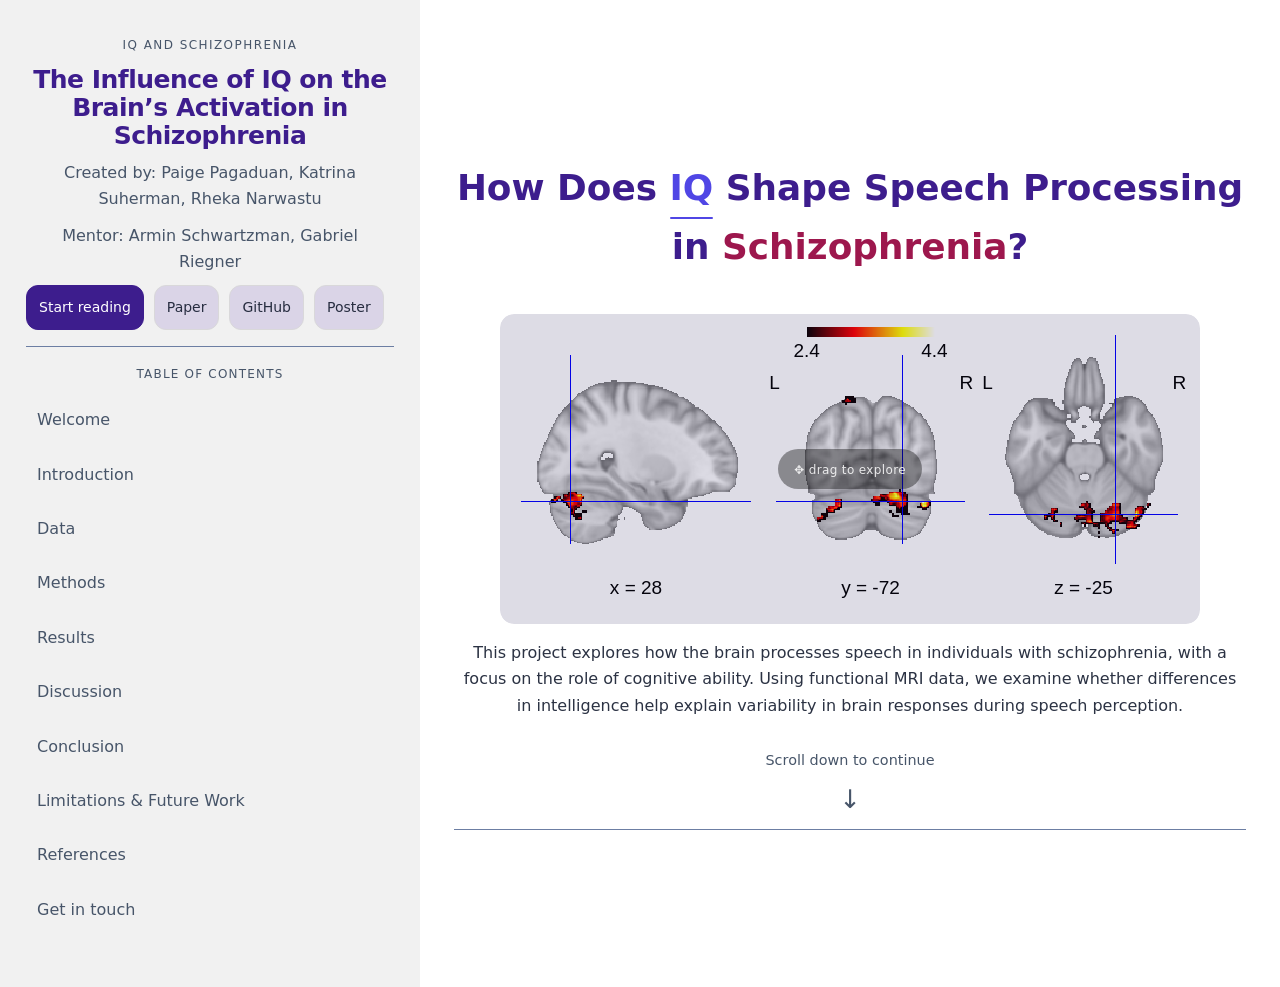
==== commit 17a7cb57: "cleaned repo + landing page" ====
--- a/index.html
+++ b/index.html
@@ -65,10 +65,30 @@
       </a>
 
       <section class="section" id="welcome">
-        <h2>How Does IQ Shape Speech Processing in Schizophrenia?</h2>
-        <div class="project-review-interactive">
+        <h2 class="welcome-title">How Does <span class="iq-highlight">IQ</span> Shape Speech Processing in <span class="scz-highlight">Schizophrenia</span>?</h2>
+        <div class="project-review-interactive" style="position:relative;">
+          <div
+            id="brain-overlay"
+            style="
+              position:absolute; inset:0; z-index:10;
+              display:flex; align-items:center; justify-content:center;
+              background:rgba(30,20,80,0.15);
+              border-radius:inherit; cursor:grab;
+            "
+            onclick="this.style.opacity='0'; setTimeout(()=>this.remove(), 300);"
+          >
+          <div style="
+            background:rgba(0,0,0,0.38);
+            border-radius:20px; padding:7px 16px;
+            pointer-events:none;
+          ">
+            <small style="font-size:12px;color:rgba(255,255,255,0.85);letter-spacing:0.03em;">
+              ✥ drag to explore
+            </small>
+          </div>
+          </div>
           <iframe
-            src="assets/activation_maps/brain_view_sentences_AVH+.html"
+            src="assets/activation_maps/iq_words_AVH-.html"
             title="Interactive Background Viewer"
             loading="lazy"
             frameborder="0"
@@ -598,6 +618,21 @@
     </div>
 
 <script>
+  // Stat counters
+  window.addEventListener('load', () => {
+    document.querySelectorAll('.stat-counter').forEach(el => {
+      const target = +el.dataset.target;
+      const duration = 1200;
+      const step = target / (duration / 16);
+      let current = 0;
+      const timer = setInterval(() => {
+        current += step;
+        if (current >= target) { current = target; clearInterval(timer); }
+        el.textContent = Math.floor(current);
+      }, 16);
+    });
+  });
+
   // last updated (safe guard)
   const lastUpdated = document.getElementById("last-updated");
   if (lastUpdated) {
--- a/css/style.css
+++ b/css/style.css
@@ -33,6 +33,7 @@
 
 h1, h2 {
   color: var(--accent);
+  font-size: clamp(1.3rem, 2.8vw, 2.4rem);
 }
 
 p, h1, h2, h3 {
@@ -410,7 +411,7 @@
 .project-review-interactive{
   width: 700px;
   height: 310px;
-  margin: 24px auto 0;
+  margin: 8px auto 0;
 
   border-radius: 14px;
   overflow: hidden;
@@ -1441,4 +1442,83 @@
   .left-inner{
     min-height: auto;
   }
+}
+
+@keyframes hint-pulse {
+  0%, 100% { box-shadow: 0 0 0 0 rgba(123,104,238,0); }
+  50%       { box-shadow: 0 0 0 4px rgba(123,104,238,0.35); }
+}
+.iframe-wrapper {
+  animation: hint-pulse 1.2s ease 0.5s 2;
+}
+
+.iq-highlight {
+  position: relative;
+  display: inline-block;
+  color: #5046e5 !important;
+}
+
+.iq-highlight::after {
+  content: '';
+  position: absolute;
+  left: 0;
+  bottom: -2px;
+  width: 100%;
+  height: 2px;
+  background: #5046e5;
+  border-radius: 2px;
+  transform-origin: left center;
+  animation: iq-underline 2s ease-in-out infinite;
+}
+
+@keyframes iq-underline {
+  0%   { transform: scaleX(0); opacity: 0; }
+  40%  { transform: scaleX(1); opacity: 1; }
+  60%  { transform: scaleX(1); opacity: 1; }
+  100% { transform: scaleX(0); opacity: 0; }
+}
+
+/* ===== Welcome title animations ===== */
+.welcome-title {
+  opacity: 0;
+  transform: translateY(12px);
+  animation: title-fadein 0.9s ease forwards;
+  animation-delay: 0.2s;
+}
+
+@keyframes title-fadein {
+  to { opacity: 1; transform: translateY(0); }
+}
+
+.speech-highlight {
+  color: #7c3aed !important;
+}
+
+.scz-highlight {
+  position: relative;
+  display: inline-block;
+  color: #9d174d !important;
+  animation: scz-breathe 3s ease-in-out 0.5s infinite;
+}
+
+@keyframes scz-breathe {
+  0%, 100% { letter-spacing: normal; }
+  50%       { letter-spacing: 0.04em; }
+}
+
+.title-stats {
+  text-align: center;
+  font-size: 13px;
+  color: var(--muted);
+  letter-spacing: 0.06em;
+  margin-top: 10px;
+  opacity: 0;
+  animation: title-fadein 0.9s ease forwards;
+  animation-delay: 1s;
+}
+
+.title-stats .stat-counter {
+  font-size: 15px;
+  font-weight: 700;
+  color: var(--accent);
 }
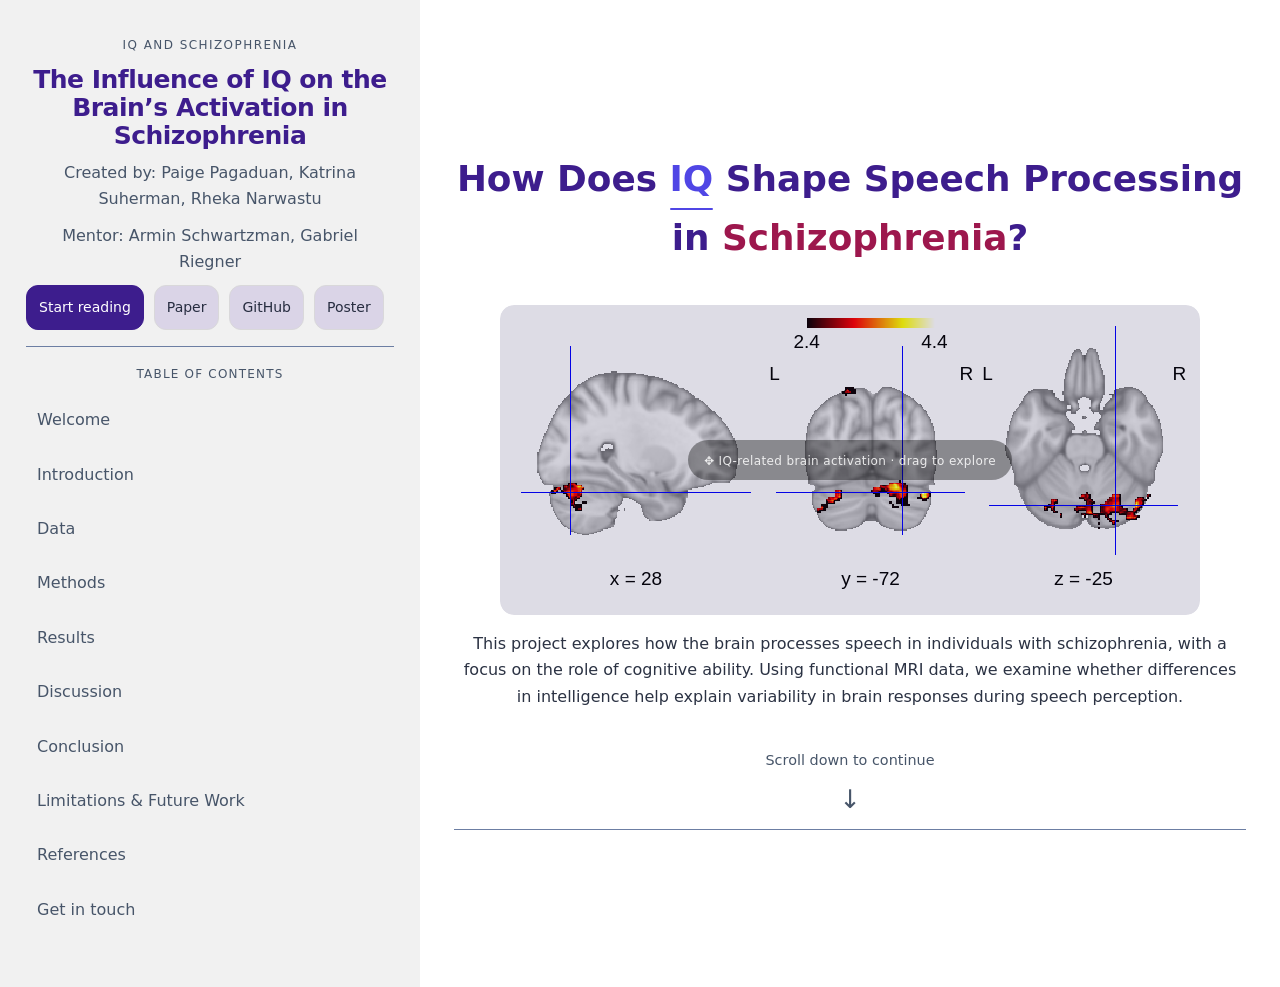
==== commit f243552f: "fixed format" ====
--- a/index.html
+++ b/index.html
@@ -83,7 +83,7 @@
             pointer-events:none;
           ">
             <small style="font-size:12px;color:rgba(255,255,255,0.85);letter-spacing:0.03em;">
-              ✥ drag to explore
+              ✥ IQ-related brain activation · drag to explore
             </small>
           </div>
           </div>
--- a/css/style.css
+++ b/css/style.css
@@ -1521,4 +1521,9 @@
   font-size: 15px;
   font-weight: 700;
   color: var(--accent);
+}
+
+#welcome {
+  justify-content: center;
+  padding-top: 0;
 }
